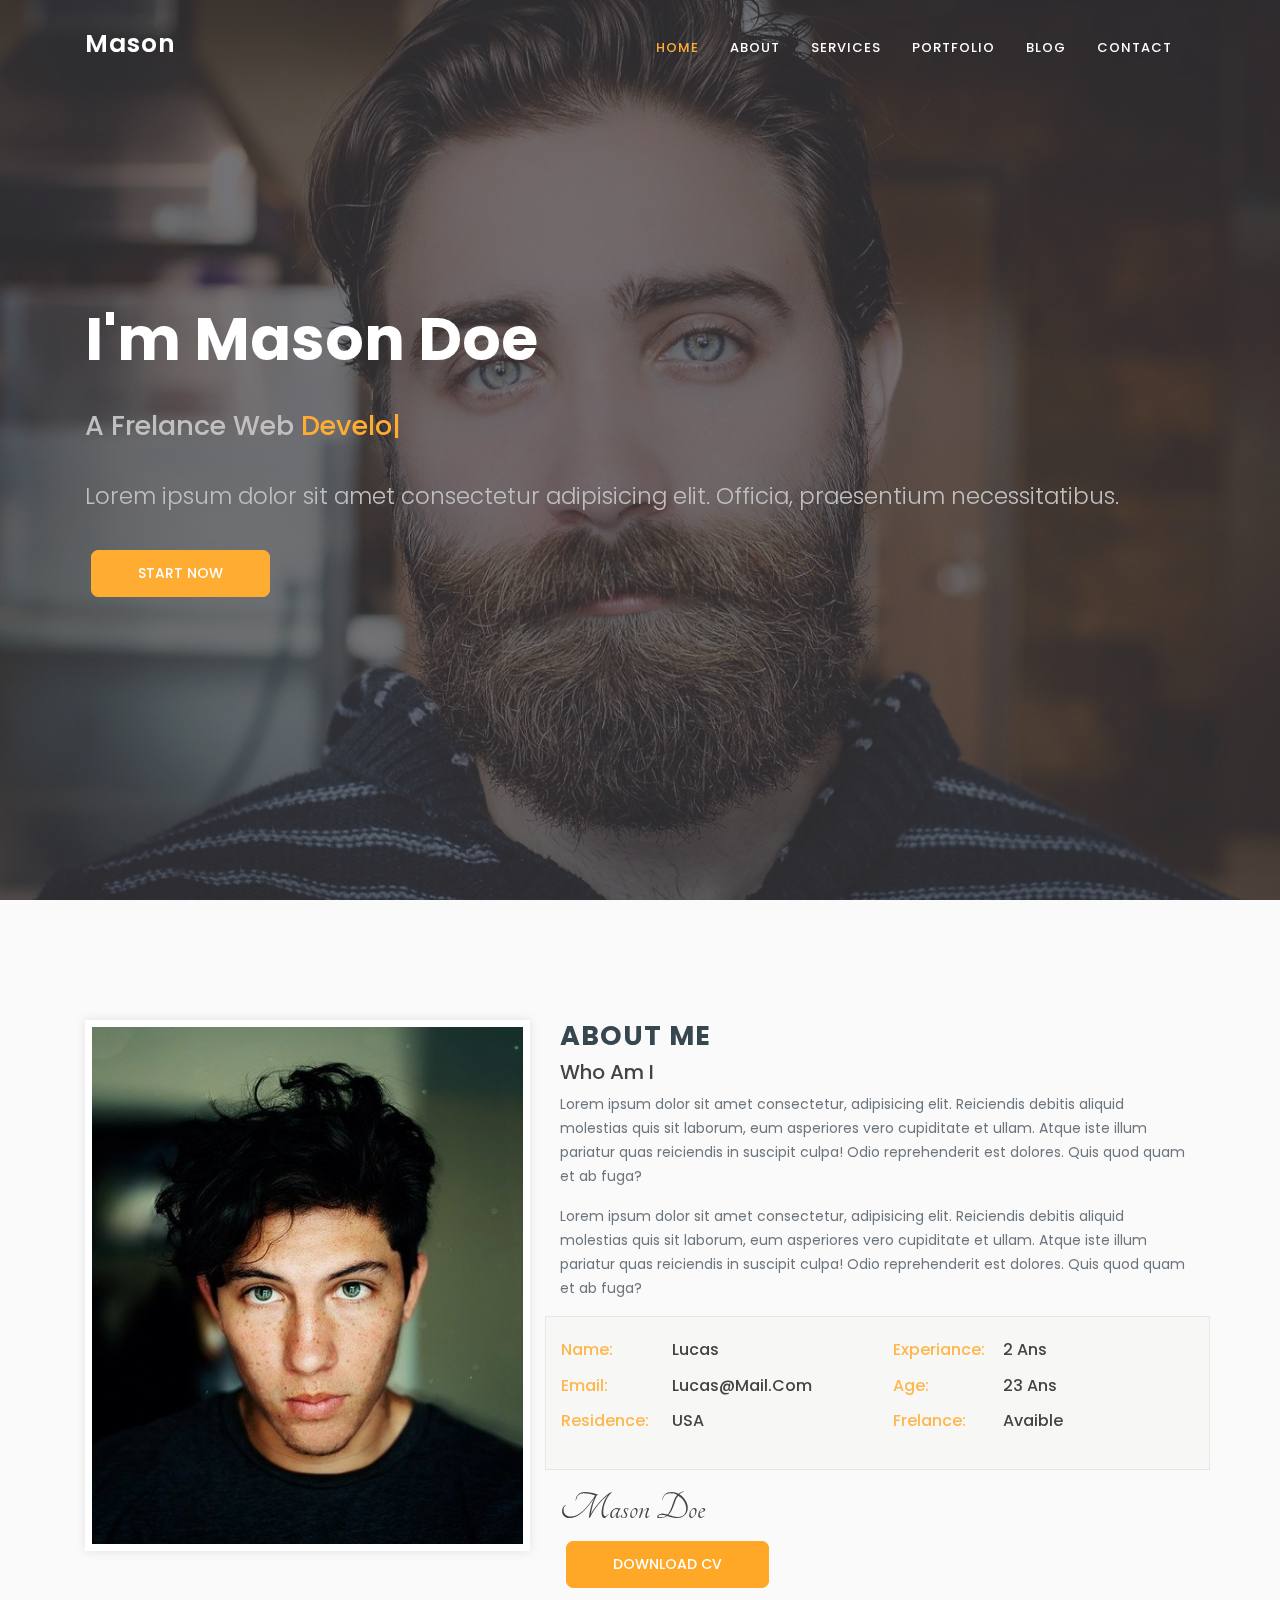
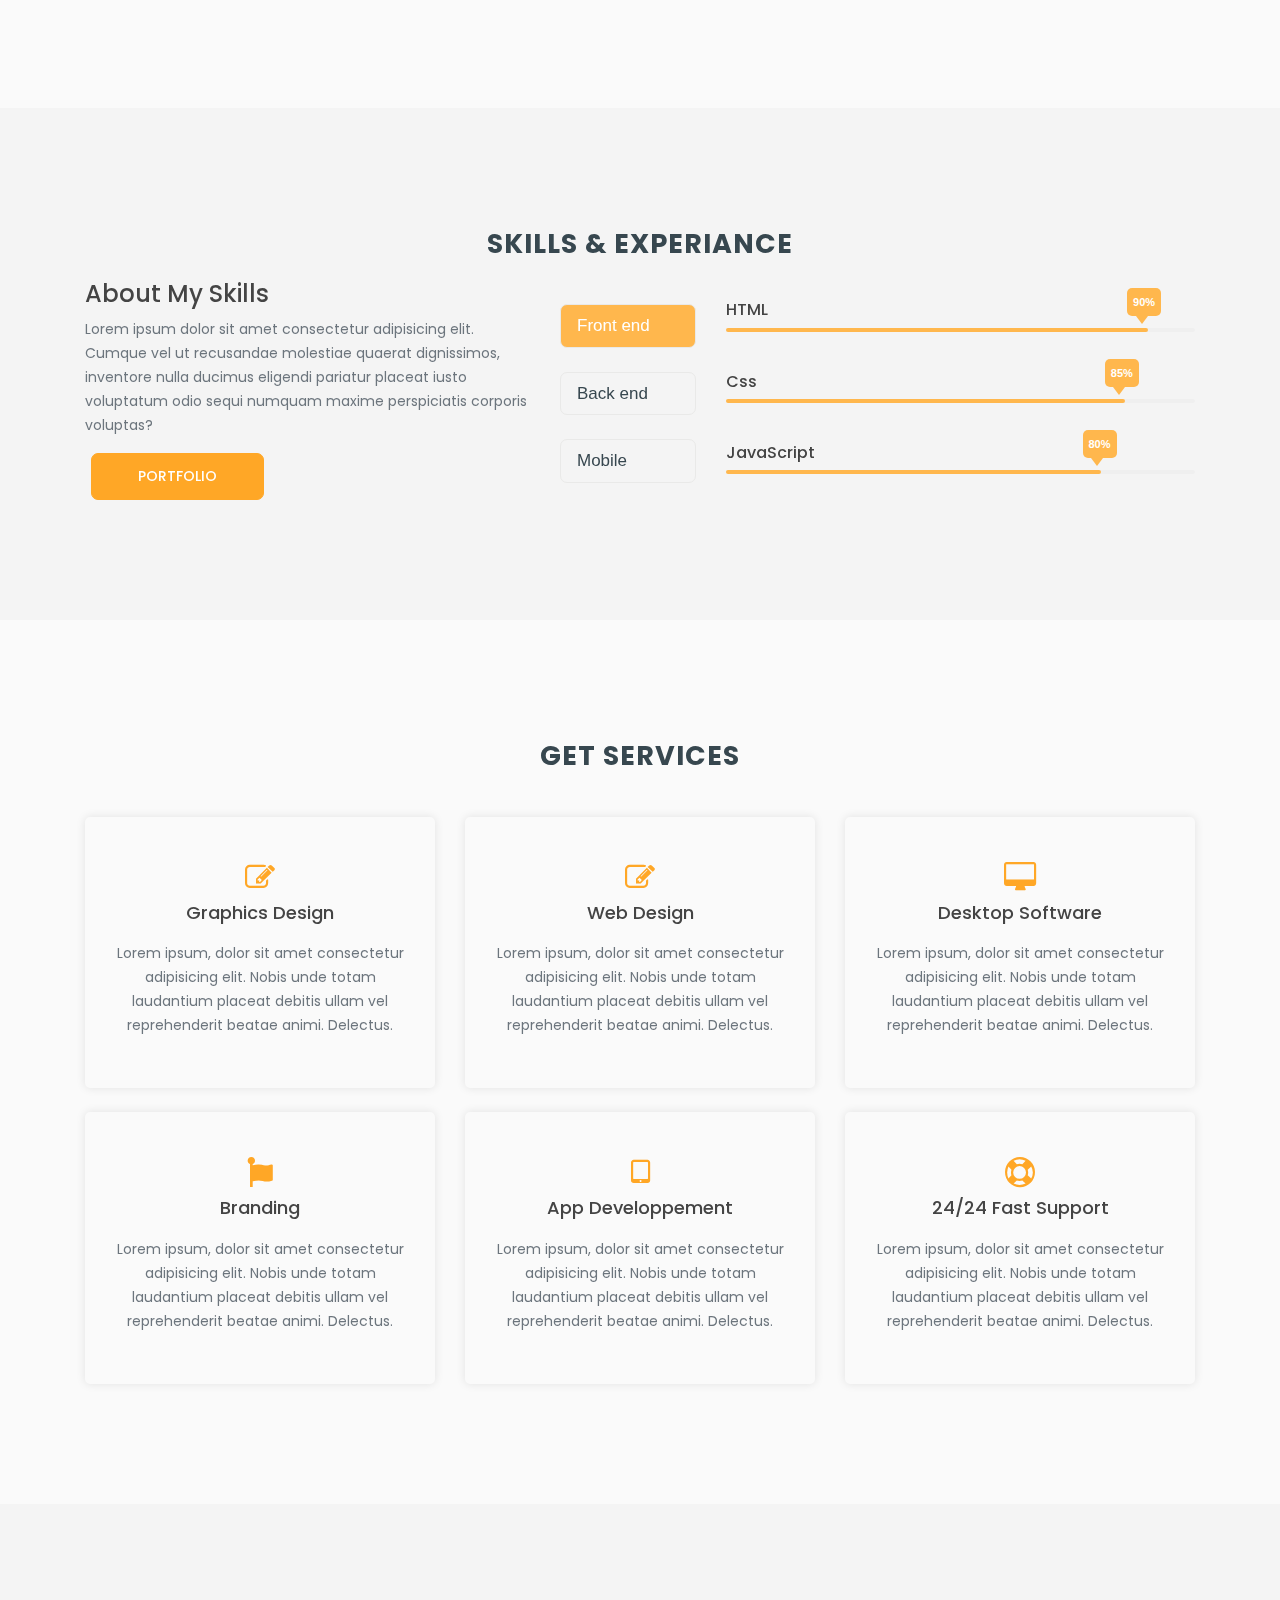
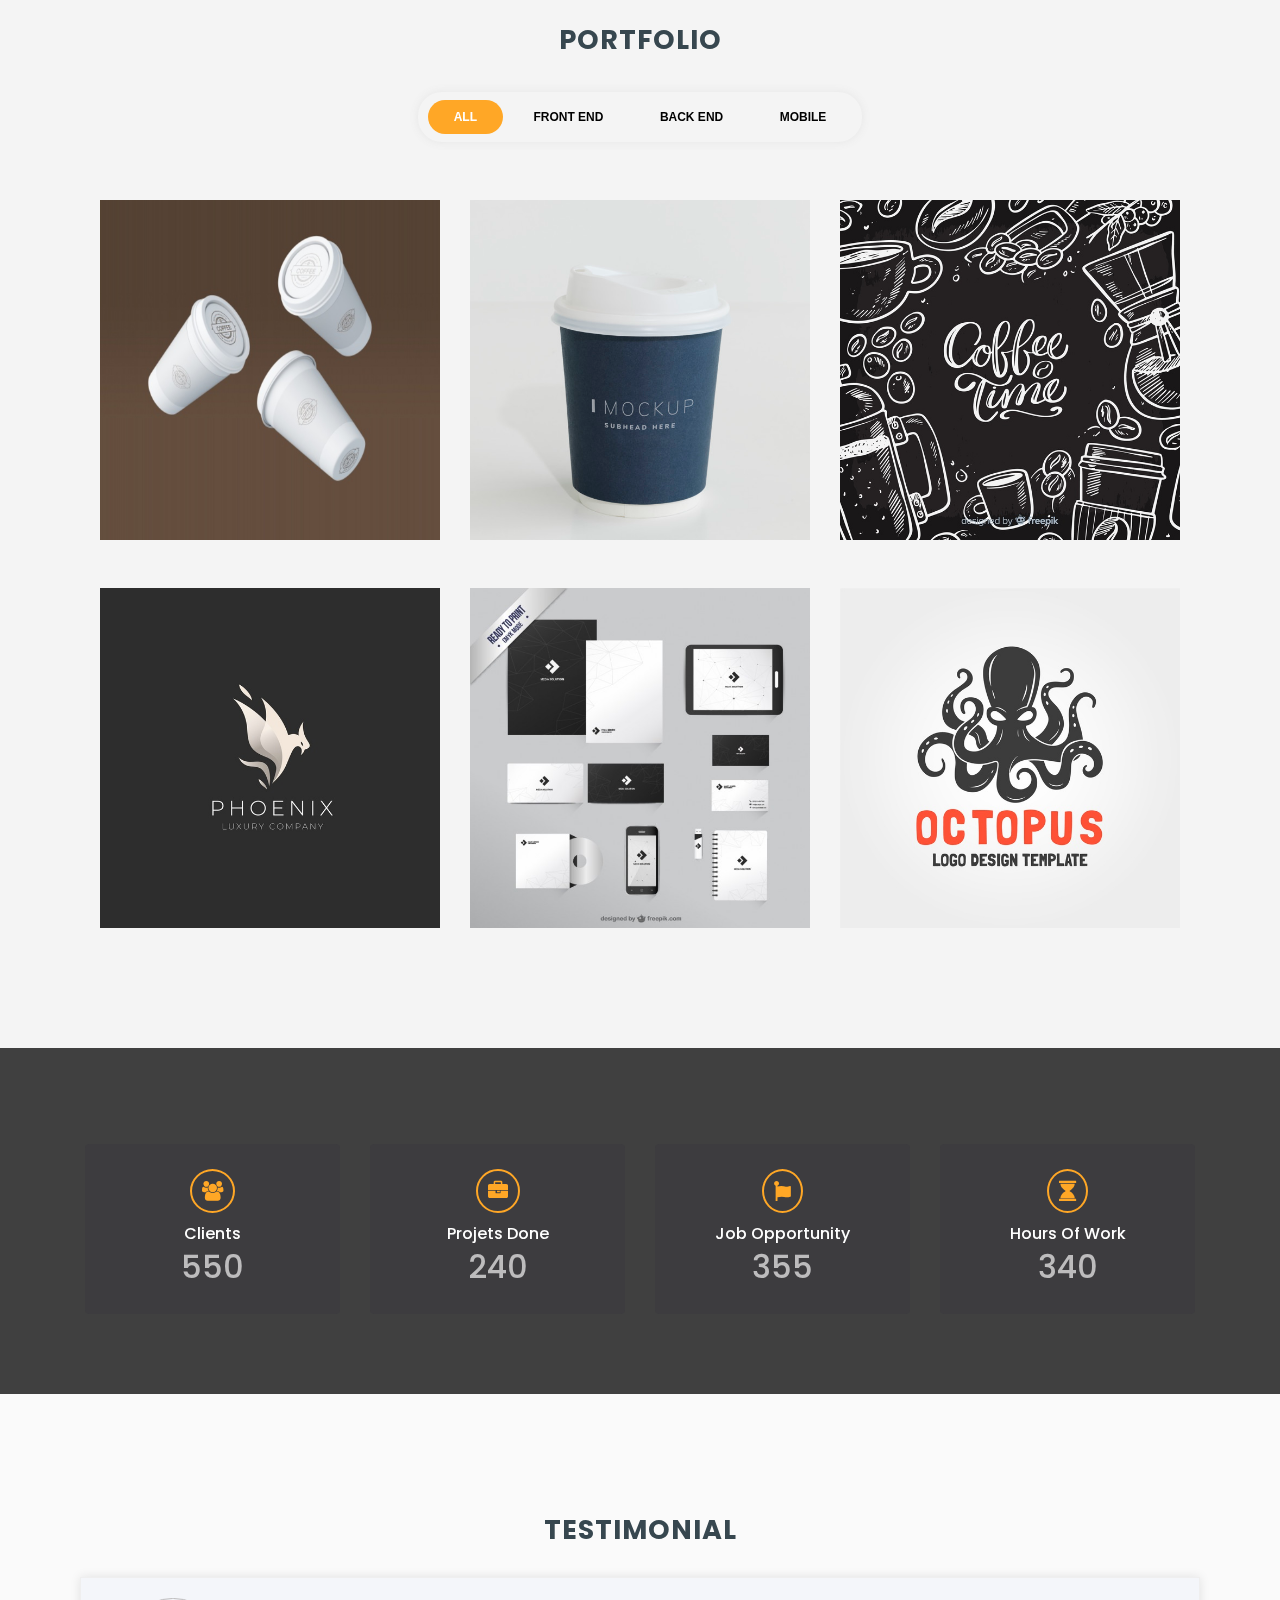
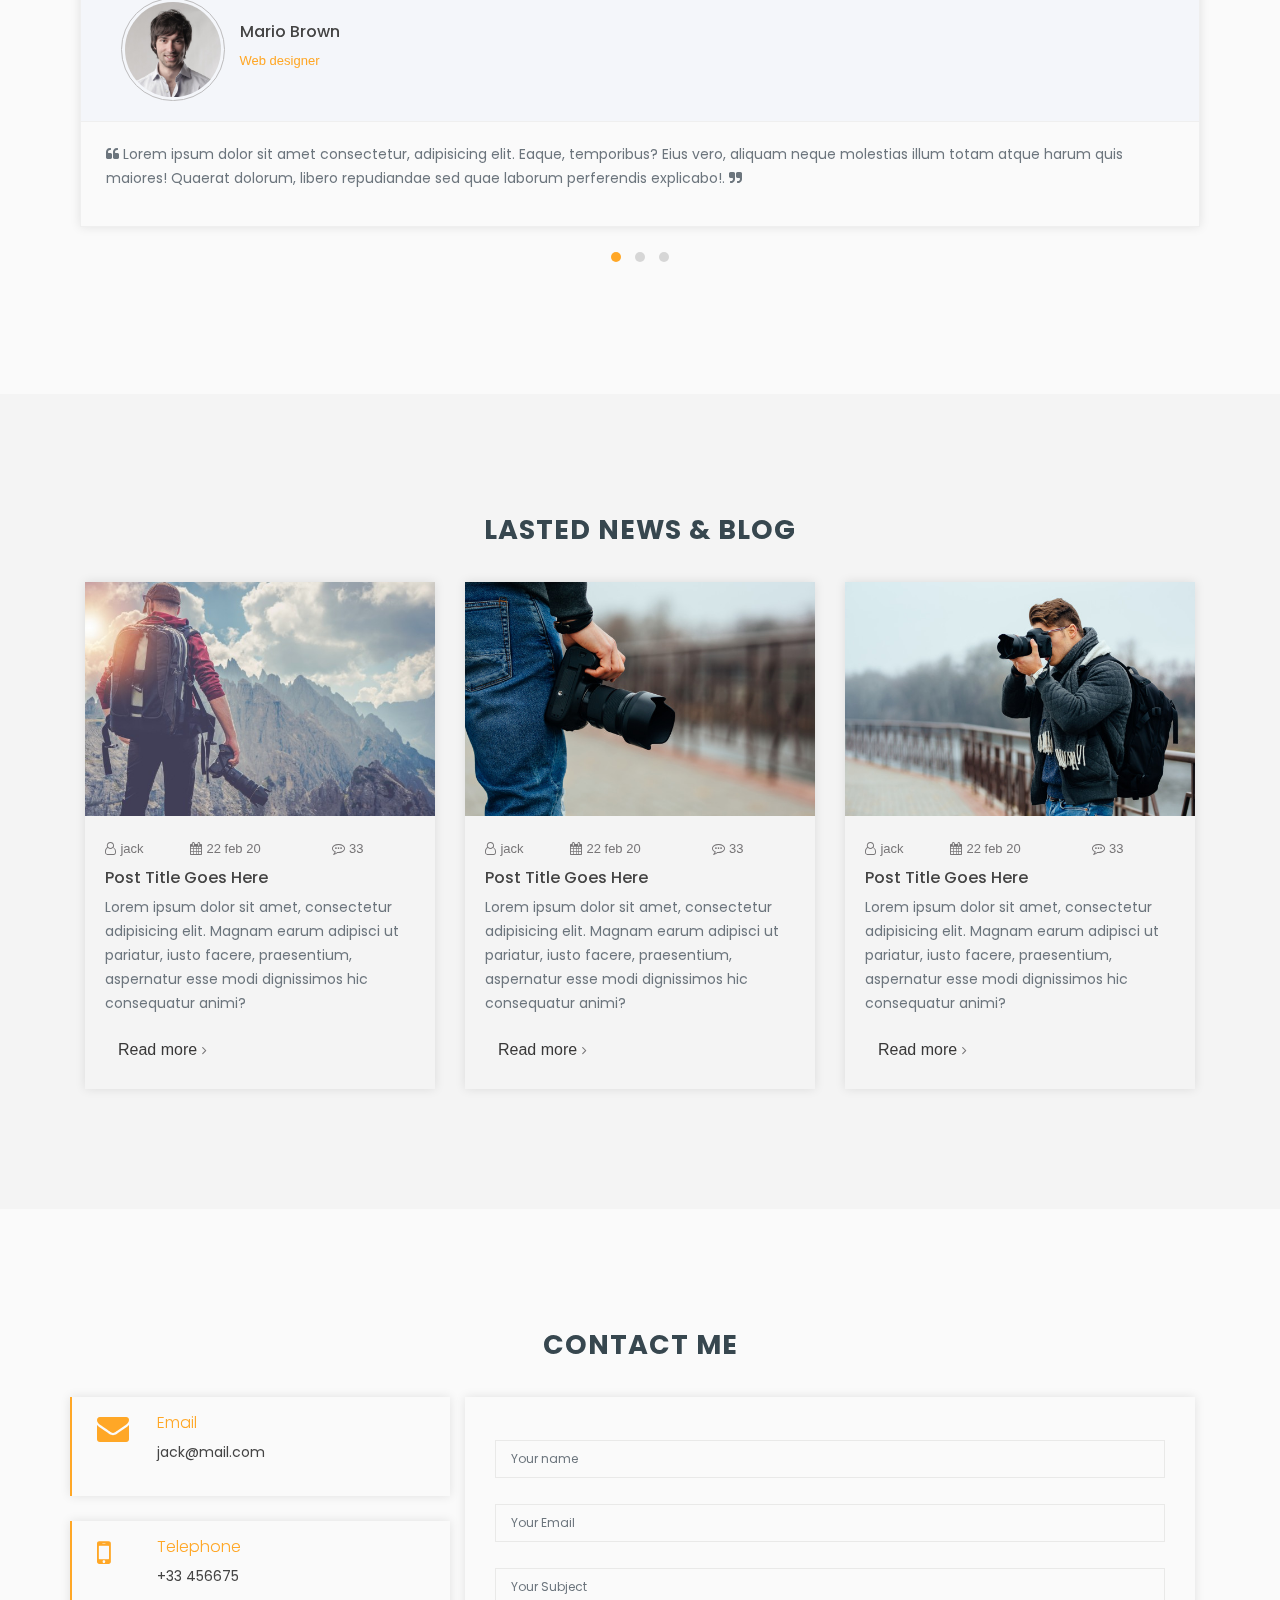
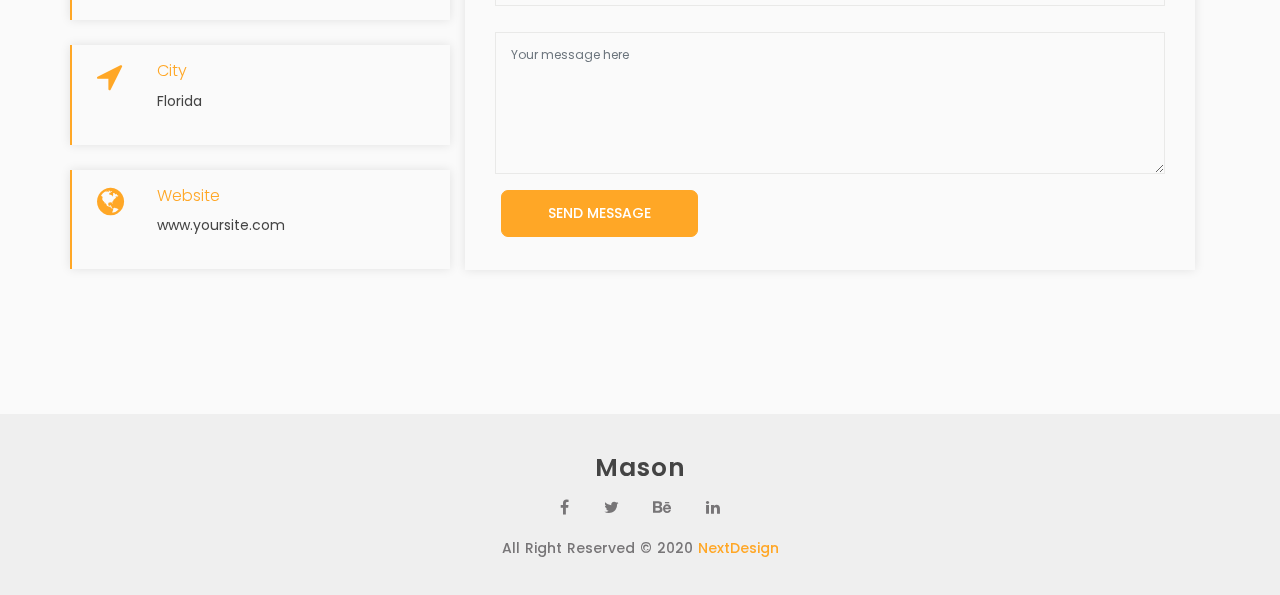
==== index.html @ b3e3b084 "Add files via upload" ====
<!DOCTYPE html>
<html lang="zxx">

<head>
    <meta charset="UTF-8">
    <meta http-equiv="X-UA-Compatible" content="IE=edge">
    <meta name="viewport" content="width=device-width, initial-scale=1.0">

    <title>Mason</title>

    <!-- basic SEO -->
    <meta name="description" content="Mason - Responsive Personal Portfolio Template">
    <meta name="keywords"
        content="Html, Css, jQuery, JavaScript, Mason,onepage ,Design, responsive, personal, Portfolio, design, creative, template">

    <!-- bootstrap -->
    <link rel="stylesheet" href="css/bootstrap.min.css">

    <!-- fav icon -->
    <link rel="shortcut icon" href="images/favicon/icon.png">

    <!-- google fonts  -->
    <link href="https://fonts.googleapis.com/css2?family=Poppins:wght@300;400;500;700;800&display=swap"
        rel="stylesheet">
    <link href="https://fonts.googleapis.com/css2?family=Tangerine&display=swap" rel="stylesheet">


    <link rel="stylesheet" href="fonts/font-awesome-4.7.0/css/font-awesome.min.css">

    <!-- oul carroussel  -->
    <link rel="stylesheet" href="css/owl.carousel.min.css">
    <link rel="stylesheet" href="css/owl.theme.default.min.css">

    <!-- responsive tab  -->
    <link rel="stylesheet" href="css/responsive-tabs.css">

    <!-- Magnific Popup core CSS file -->
    <link rel="stylesheet" href="css/magnific-popup.css">

    <!-- animate css -->
    <link rel="stylesheet" href="css/animate.min.css">

    <!-- custom cs -->
    <link rel="stylesheet" href="css/style.css">

    <!-- responsive cs -->
    <link rel="stylesheet" href="css/respomsive.css">

</head>

<body data-spy="scroll" data-target=".navbar" data-offset="50">

    <!-- preloader -->
    <div id="preloader">
        <div id="status">
            &nbsp;
        </div>
    </div>
    <!-- preloader -->

    <!-- Header -->
    <header>
        <nav class="navbar navbar-expand-md   fixed-top scrolling-navbar white-nav-top">


            <div class="container-fluid">

                <div class="navbar-brand">

                    <a href="#">Mason</a>

                    <!-- Mobile Menu Open Button -->
                    <span id="mobile-nav-open-btn" class="navbar-toggler" data-toggle="collapse"
                        data-target="#navbarTogglerDemo02" aria-controls="navbarTogglerDemo02" aria-expanded="false"
                        aria-label="Toggle navigation" role="navigation"> <i class="fa fa-bars" style="color: #ffa726;"
                            aria-hidden="true"></i></span>

                </div>


                <div class="collapse navbar-collapse" id="navbarTogglerDemo02">
                    <ul class="navbar-nav mr-auto">

                    </ul>
                    <!-- main -->

                    <ul class="navbar-nav nav-pills  pt-2">
                        <li class="nav-item">
                            <a class="nav-link text-uppercase smooth-scroll" href="#home">Home <span
                                    class="sr-only">(current)</span></a>
                        </li>
                        <li class="nav-item">
                            <a class="nav-link text-uppercase smooth-scroll" href="#about" data-offset="100">About</a>
                        </li>
                        <li class="nav-item">
                            <a class="nav-link text-uppercase smooth-scroll" href="#services"
                                data-offset="100">services</a>
                        </li>
                        <li class="nav-item">
                            <a class="nav-link text-uppercase smooth-scroll" href="#portfolio"
                                data-offset="100">Portfolio</a>
                        </li>
                        <li class="nav-item">
                            <a class="nav-link text-uppercase smooth-scroll" href="#blog" data-offset="100">Blog</a>
                        </li>
                        <li class="nav-item">
                            <a class="nav-link text-uppercase smooth-scroll" href="#contact"
                                data-offset="100">Contact</a>
                        </li>
                    </ul>
                </div>
            </div>

        </nav>
    </header>

    <!-- Header -->


    <!-- home -->
    <section id="home">

        <div class="background-img-home"></div>
        <!-- overlay -->

        <div class="overlay"></div>

        <!-- home content  -->
        <div class="container home-content">

            <div class="home-content-inner">
                <div class="home-datails">
                    <h1>I'm Mason Doe</h1>

                    <h4>a frelance web <span id="typed2"></span></h4>

                    <p>Lorem ipsum dolor sit amet consectetur adipisicing elit. Officia, praesentium necessitatibus.</p>
                </div>

                <a href="#about" class="btn btn-general btn-home smooth-scroll" title="start now" role="button">
                    Start now</a>


            </div>
        </div>

    </section>
    <!-- home end  -->

    <!-- about  -->
    <section id="about">



        <!-- about 1 -->
        <div id="about1">

            <div class="content-box-lg">

                <div class="container">

                    <div class="row">

                        <!-- about left side  -->
                        <div class="col-lg-5">
                            <div class="about-img">
                                <img src="images/about/about-img.jpg" alt="">
                            </div>

                        </div>
                        <!-- end about left side  -->

                        <!-- about right -->
                        <div class="col-lg-7">

                            <div class="horizental-heading-about">
                                <h4>about me</h4>

                                <h5>Who Am I</h5>

                                <p class="text-muted">
                                    Lorem ipsum dolor sit amet consectetur, adipisicing elit. Reiciendis debitis aliquid
                                    molestias quis sit laborum,
                                    eum asperiores vero cupiditate et ullam. Atque iste illum pariatur quas reiciendis
                                    in
                                    suscipit culpa! Odio
                                    reprehenderit est dolores. Quis quod quam et ab fuga?
                                </p>

                                <p class="text-muted">
                                    Lorem ipsum dolor sit amet consectetur, adipisicing elit. Reiciendis debitis aliquid
                                    molestias quis sit laborum,
                                    eum asperiores vero cupiditate et ullam. Atque iste illum pariatur quas reiciendis
                                    in
                                    suscipit culpa! Odio
                                    reprehenderit est dolores. Quis quod quam et ab fuga?
                                </p>
                            </div>

                            <!-- about info  -->
                            <div class="row info">

                                <div class="col-md-6">

                                    <!-- info 1 -->
                                    <div class="row column-list">

                                        <div class="col-md-4 col-4">
                                            <div class="detail">
                                                <h6>name:</h6>
                                            </div>

                                        </div>
                                        <div class="col-md-4 col-4">
                                            <div class="about-name">
                                                <h6>lucas</h6>
                                            </div>

                                        </div>


                                    </div>
                                    <!-- info 1 -->

                                    <!-- info 2 -->
                                    <div class="row column-list">

                                        <div class="col-md-4 col-4">
                                            <div class="detail">
                                                <h6>Email:</h6>
                                            </div>

                                        </div>
                                        <div class="col-md-4 col-4">
                                            <div class="about-name">
                                                <h6>lucas@mail.com</h6>
                                            </div>

                                        </div>

                                    </div>
                                    <!-- info 2 -->

                                    <!-- info 3 -->
                                    <div class="row column-list">

                                        <div class="col-md-4 col-4">
                                            <div class="detail">
                                                <h6>Residence:</h6>
                                            </div>

                                        </div>
                                        <div class="col-md-4 col-4">
                                            <div class="about-name">
                                                <h6>USA</h6>
                                            </div>

                                        </div>

                                    </div>
                                    <!-- info 3-->
                                </div>


                                <div class="col-md-6">

                                    <!-- info 1 -->
                                    <div class="row column-list">

                                        <div class="col-md-4 col-4">
                                            <div class="detail">
                                                <h6>Experiance:</h6>
                                            </div>

                                        </div>
                                        <div class="col-md-4 col-4">
                                            <div class="about-name">
                                                <h6>2 Ans</h6>
                                            </div>

                                        </div>


                                    </div>
                                    <!-- info 1 -->

                                    <!-- info 2 -->
                                    <div class="row column-list">

                                        <div class="col-md-4 col-4">
                                            <div class="detail">
                                                <h6>Age:</h6>
                                            </div>

                                        </div>
                                        <div class="col-md-4 col-4">
                                            <div class="about-name">
                                                <h6>23 Ans</h6>
                                            </div>

                                        </div>

                                    </div>
                                    <!-- info 2 -->

                                    <!-- info 3 -->
                                    <div class="row column-list">

                                        <div class="col-md-4 col-4">
                                            <div class="detail">
                                                <h6>Frelance:</h6>
                                            </div>

                                        </div>
                                        <div class="col-md-4 col-4">
                                            <div class="about-name">
                                                <h6>Avaible</h6>
                                            </div>

                                        </div>

                                    </div>
                                    <!-- info 3-->
                                </div>
                            </div>

                            <!-- about info  -->
                            <div class="name">

                                <h4>Mason doe</h4>

                                <a href="#" class="btn btn-general btn-home" title="download cv" role="button">
                                    download cv</a>
                            </div>

                        </div>
                        <!-- end about right -->

                    </div>

                </div>
            </div>

        </div>
        <!-- end about 1 -->

        <!-- about 2  -->
        <div id="about2">

            <div class="content-box-lg">

                <div class="container">

                    <div class="row">

                        <div class="col-md-12">

                            <div class="horizental-heading">

                                <h4>Skills & experiance</h4>
                            </div>

                        </div>

                    </div>

                    <div class="row">
                        <div class="col-lg-5">

                            <div class="skills">

                                <h4>about my skills</h4>
                                <p class="text-muted">
                                    Lorem ipsum dolor sit amet consectetur adipisicing elit. Cumque vel ut
                                    recusandae molestiae
                                    quaerat dignissimos, inventore nulla ducimus eligendi pariatur placeat iusto
                                    voluptatum
                                    odio sequi numquam maxime perspiciatis corporis voluptas?
                                </p>
                                <a href="#portfolio" class="btn btn-general btn-home smooth-scroll" title="Portfolio" role="button">
                                    Portfolio</a>
                            </div>

                        </div>

                        <div class="col-lg-7">

                            <div class="row skills-button">

                                <div class="col-md-3">



                                    <div class="nav flex-column nav-pills" id="v-pills-tab" role="tablist"
                                        aria-orientation="vertical">
                                        <a class="nav-link active" id="v-pills-home-tab" data-toggle="pill"
                                            href="#v-pills-home" role="tab" aria-controls="v-pills-home"
                                            aria-selected="true">Front end</a>
                                        <a class="nav-link" id="v-pills-profile-tab" data-toggle="pill"
                                            href="#v-pills-profile" role="tab" aria-controls="v-pills-profile"
                                            aria-selected="false">Back end</a>
                                        <a class="nav-link" id="v-pills-messages-tab" data-toggle="pill"
                                            href="#v-pills-messages" role="tab" aria-controls="v-pills-messages"
                                            aria-selected="false">Mobile</a>
                                    </div>


                                </div>

                                <div class="col-md-9">
                                    <div class="tab-content" id="v-pills-tabContent">
                                        <div class="tab-pane fade show active" id="v-pills-home" role="tabpanel"
                                            aria-labelledby="v-pills-home-tab">

                                            <div class="skills-progress">

                                                <!-- skill 1 -->
                                                <div class="skill">

                                                    <h4>HTML</h4>

                                                    <div class="progress">
                                                        <div class="progress-bar" role="progressbar" style="width: 90%;"
                                                            aria-valuenow="90" aria-valuemin="0" aria-valuemax="100">
                                                            <span>90%</span>
                                                        </div>
                                                    </div>

                                                </div>

                                                <!-- skill 2 -->
                                                <div class="skill">

                                                    <h4>css</h4>
                                                    <div class="progress">
                                                        <div class="progress-bar" role="progressbar" style="width: 85%;"
                                                            aria-valuenow="85" aria-valuemin="0" aria-valuemax="100">
                                                            <span>85%</span>
                                                        </div>
                                                    </div>


                                                </div>

                                                <!-- skill 3 -->
                                                <div class="skill">

                                                    <h4>JavaScript</h4>
                                                    <div class="progress">
                                                        <div class="progress-bar" role="progressbar" style="width: 80%;"
                                                            aria-valuenow="80" aria-valuemin="0" aria-valuemax="100">
                                                            <span>80%</span>
                                                        </div>
                                                    </div>


                                                </div>

                                            </div>

                                        </div>
                                        <div class="tab-pane fade" id="v-pills-profile" role="tabpanel"
                                            aria-labelledby="v-pills-profile-tab">

                                            <div class="skills-progress">

                                                <!-- skill 1 -->
                                                <div class="skill">

                                                    <h4>Java</h4>
                                                    <div class="progress">
                                                        <div class="progress-bar" role="progressbar" style="width: 75%;"
                                                            aria-valuenow="75" aria-valuemin="0" aria-valuemax="100">
                                                            <span>75%</span>
                                                        </div>
                                                    </div>


                                                </div>
                                                <!-- skill 2 -->
                                                <div class="skill">

                                                    <h4>php</h4>
                                                    <div class="progress">
                                                        <div class="progress-bar" role="progressbar" style="width: 80%;"
                                                            aria-valuenow="80" aria-valuemin="0" aria-valuemax="100">
                                                            <span>80%</span>
                                                        </div>
                                                    </div>


                                                </div>
                                                <!-- skill 3 -->
                                                <div class="skill">

                                                    <h4>laravel</h4>
                                                    <div class="progress">
                                                        <div class="progress-bar" role="progressbar" style="width: 89%;"
                                                            aria-valuenow="89" aria-valuemin="0" aria-valuemax="100">
                                                            <span>89%</span>
                                                        </div>
                                                    </div>


                                                </div>
                                            </div>


                                        </div>
                                        <div class="tab-pane fade" id="v-pills-messages" role="tabpanel"
                                            aria-labelledby="v-pills-messages-tab">
                                            <div class="skills-progress">

                                                <!-- skill 1 -->
                                                <div class="skill">

                                                    <h4>Xamarin</h4>
                                                    <div class="progress">
                                                        <div class="progress-bar" role="progressbar" style="width: 89%;"
                                                            aria-valuenow="89" aria-valuemin="0" aria-valuemax="100">
                                                            <span>89%</span>
                                                        </div>
                                                    </div>


                                                </div>

                                                <!-- skill 2 -->
                                                <div class="skill">

                                                    <h4>android</h4>
                                                    <div class="progress">
                                                        <div class="progress-bar" role="progressbar" style="width: 89%;"
                                                            aria-valuenow="89" aria-valuemin="0" aria-valuemax="100">
                                                            <span>89%</span>
                                                        </div>
                                                    </div>


                                                </div>
                                                <!-- skill 3 -->
                                                <div class="skill">

                                                    <h4>ios</h4>
                                                    <div class="progress">
                                                        <div class="progress-bar" role="progressbar" style="width: 89%;"
                                                            aria-valuenow="89" aria-valuemin="0" aria-valuemax="100">
                                                            <span>89%</span>
                                                        </div>
                                                    </div>


                                                </div>

                                            </div>

                                        </div>

                                    </div>
                                </div>
                            </div>

                        </div>




                    </div>


                </div>

            </div>

            <!-- end about 2  -->
        </div>


    </section>
    <!-- about  -->


    <!-- service -->

    <section id="services">

        <div class="content-box-lg">

            <div class="container">

                <div class="row">
                    <div class="col-md-12 text-center ">

                        <div class="horizental-heading">

                            <h4>get services</h4>
                        </div>

                    </div>
                </div>

                <!-- services row 1 -->
                <div class="row">

                    <!-- service 1 -->
                    <div class="col-lg-4 col-md-6 mt-4">

                        <div class="service">

                            <div class="service-item text-center">

                                <i class="fa fa-pencil-square-o"></i>

                                <h5>Graphics design</h5>

                                <p class="text-muted">Lorem ipsum, dolor sit amet consectetur adipisicing elit. Nobis
                                    unde totam laudantium
                                    placeat debitis ullam vel reprehenderit beatae animi. Delectus.</p>

                            </div>

                        </div>

                    </div>
                    <!-- service 1 -->

                    <!-- service 2 -->
                    <div class="col-lg-4 col-md-6 mt-4">

                        <div class="service">

                            <div class="service-item text-center">

                                <i class="fa fa-pencil-square-o"></i>
                                <h5>Web Design</h5>

                                <p class="text-muted">Lorem ipsum, dolor sit amet consectetur adipisicing elit. Nobis
                                    unde totam laudantium
                                    placeat debitis ullam vel reprehenderit beatae animi. Delectus.</p>

                            </div>

                        </div>

                    </div>
                    <!-- service 2 -->

                    <!-- service 3 -->
                    <div class="col-lg-4 col-md-6 mt-4">

                        <div class="service">

                            <div class="service-item text-center">

                                <i class="fa fa-desktop"></i>
                                <h5>Desktop Software</h5>

                                <p class="text-muted">Lorem ipsum, dolor sit amet consectetur adipisicing elit. Nobis
                                    unde totam laudantium
                                    placeat debitis ullam vel reprehenderit beatae animi. Delectus.</p>

                            </div>

                        </div>

                    </div>
                    <!-- service 3 -->

                    <!-- services row 1 -->

                    <!-- services row 2 -->

                    <!-- service 1 -->
                    <div class="col-lg-4 col-md-6 mt-4">

                        <div class="service">

                            <div class="service-item text-center">

                                <i class="fa fa-font-awesome"></i>
                                <h5>Branding</h5>

                                <p class="text-muted">Lorem ipsum, dolor sit amet consectetur adipisicing elit. Nobis
                                    unde totam laudantium
                                    placeat debitis ullam vel reprehenderit beatae animi. Delectus.</p>

                            </div>

                        </div>

                    </div>
                    <!-- service 1 -->

                    <!-- service 2 -->
                    <div class="col-lg-4 col-md-6 mt-4">

                        <div class="service">

                            <div class="service-item text-center">

                                <i class="fa fa-tablet"></i>
                                <h5>App developpement</h5>

                                <p class="text-muted">Lorem ipsum, dolor sit amet consectetur adipisicing elit. Nobis
                                    unde totam laudantium
                                    placeat debitis ullam vel reprehenderit beatae animi. Delectus.</p>

                            </div>

                        </div>

                    </div>
                    <!-- service 2 -->

                    <!-- service 3 -->
                    <div class="col-lg-4 col-md-6 mt-4">

                        <div class="service">

                            <div class="service-item text-center">

                                <i class="fa fa-life-ring"></i>
                                <h5>24/24 Fast Support</h5>

                                <p class="text-muted">Lorem ipsum, dolor sit amet consectetur adipisicing elit. Nobis
                                    unde totam laudantium
                                    placeat debitis ullam vel reprehenderit beatae animi. Delectus.</p>

                            </div>

                        </div>

                    </div>
                    <!-- service 3 -->

                    <!-- services row 2 -->

                </div>

            </div>


        </div>
    </section>
    <!-- service end -->

    <!-- Portfolio -->

    <section id="portfolio">
        <div class="content-box-lg">

            <div class="container">

                <div class="row">
                    <div class="col-md-12 text-center ">

                        <div class="horizental-heading">

                            <h4>Portfolio</h4>
                        </div>

                    </div>
                </div>

                <div class="row mt-3">
                    <div class="col-md-12" style="display:  flex;align-items: center; justify-content: center;">

                        <!-- potrfolio item filters -->
                        <div id="isotope-filters" class="  fadaIn text text-center" data--delay="1s">

                            <button class="btn active" data-filter="*"><span>all</span></button>
                            <button class="btn" data-filter=".frontend"><span>front end</span></button>
                            <button class="btn" data-filter=".backend"><span>back end</span></button>
                            <button class="btn" data-filter=".mobile"><span>mobile</span></button>

                        </div>
                    </div>

                </div>

                <div id="portfolio-wrapper">

                    <div class="container">

                        <div class="row">

                            <div id="isotope-container" style=" display: flex; flex-basis: 100%;
                            flex-wrap: wrap">



                                <div class="col-lg-4 mt-5 frontend">

                                    <!-- portfolio item 1 -->
                                    <div class="portfolio-box">
                                        <a href="images/portfolio/portfolio1.jpg" title="add description">
                                            <img src="images/portfolio/portfolio1.jpg" class="img-fluid"
                                                alt="portfolio">
                                            <div class="portfolio-overlay">
                                                <div class="portfolio-details text-center">

                                                    <!-- project title  -->
                                                    <h2>Your project title</h2>

                                                    <!-- items descriptions -->
                                                    <p>Front end</p>
                                                </div>
                                            </div>
                                        </a>
                                    </div>

                                </div>

                                <div class="col-lg-4 mt-5 frontend">

                                    <!-- portfolio item 2 -->
                                    <div class="portfolio-box">
                                        <a href="images/portfolio/portfolio2.jpg" title="add description">
                                            <img src="images/portfolio/portfolio2.jpg" class="img-fluid"
                                                alt="portfolio">
                                            <div class="portfolio-overlay">
                                                <div class="portfolio-details text-center">

                                                    <!-- project title  -->
                                                    <h2>Your project title</h2>

                                                    <!-- items descriptions -->
                                                    <p>Front end</p>
                                                </div>
                                            </div>
                                        </a>
                                    </div>

                                </div>

                                <div class="col-lg-4 mt-5 backend">

                                    <!-- portfolio item 3 -->
                                    <div class="portfolio-box">
                                        <a href="images/portfolio/portfolio3.jpg" title="add description">
                                            <img src="images/portfolio/portfolio3.jpg" class="img-fluid"
                                                alt="portfolio">
                                            <div class="portfolio-overlay">
                                                <div class="portfolio-details text-center">

                                                    <!-- project title  -->
                                                    <h2>Your project title</h2>

                                                    <!-- items descriptions -->
                                                    <p>Back end</p>
                                                </div>
                                            </div>
                                        </a>
                                    </div>

                                </div>

                                <div class="col-lg-4 mt-5 backend">

                                    <!-- portfolio item 3 -->
                                    <div class="portfolio-box">
                                        <a href="images/portfolio/portfolio4.jpg" title="add description">
                                            <img src="images/portfolio/portfolio4.jpg" class="img-fluid"
                                                alt="portfolio">
                                            <div class="portfolio-overlay">
                                                <div class="portfolio-details text-center">

                                                    <!-- project title  -->
                                                    <h2>Your project title</h2>

                                                    <!-- items descriptions -->
                                                    <p>Back end</p>
                                                </div>
                                            </div>
                                        </a>
                                    </div>

                                </div>


                                <div class="col-lg-4 mt-5 mobile">

                                    <!-- portfolio item 3 -->
                                    <div class="portfolio-box">
                                        <a href="images/portfolio/portfolio5.jpg" title="add description">
                                            <img src="images/portfolio/portfolio5.jpg" class="img-fluid"
                                                alt="portfolio">
                                            <div class="portfolio-overlay">
                                                <div class="portfolio-details text-center">

                                                    <!-- project title  -->
                                                    <h2>Your project title</h2>

                                                    <!-- items descriptions -->
                                                    <p>Mobile</p>
                                                </div>
                                            </div>
                                        </a>
                                    </div>

                                </div>


                                <div class="col-lg-4 mt-5 mobile">

                                    <!-- portfolio item 3 -->
                                    <div class="portfolio-box">
                                        <a href="images/portfolio/portfolio6.jpg" title="add description">
                                            <img src="images/portfolio/portfolio6.jpg" class="img-fluid"
                                                alt="portfolio">
                                            <div class="portfolio-overlay">
                                                <div class="portfolio-details text-center">

                                                    <!-- project title  -->
                                                    <h2>Your project title</h2>

                                                    <!-- items descriptions -->
                                                    <p>Mobile</p>
                                                </div>
                                            </div>
                                        </a>
                                    </div>

                                </div>


                            </div>

                        </div>

                    </div>

                </div>



            </div>

        </div>
    </section>
    <!-- Portfolio end -->

    <!-- stats  -->
    <section id="stats">

        <div class="content-box-lg">

            <div class="container">


                <!-- stats  -->
                <div class="row">


                    <div class="col-lg-3 col-12 mt-3">

                        <!-- Stats item 1 -->
                        <div class="counts-item text-center">
                            <i class="fa fa-users"></i>
                            <h5>Clients</h5>

                            <h2 class="counter">550</h2>

                        </div>
                    </div>

                    <div class="col-lg-3 col-12 mt-3">

                        <!-- Stats item 2 -->
                        <div class="counts-item text-center">
                            <i class="fa fa-briefcase"></i>
                            <h5>Projets done</h5>

                            <h2 class="counter">240</h2>

                        </div>
                    </div>

                    <div class="col-lg-3 col-12 mt-3">

                        <!-- Stats item 3 -->
                        <div class="counts-item text-center">
                            <i class="fa fa-font-awesome"></i>
                            <h5>job opportunity</h5>

                            <h2 class="counter">355</h2>

                        </div>
                    </div>

                    <div class="col-lg-3 col-12 mt-3">

                        <!-- Stats item 4 -->
                        <div class="counts-item text-center">
                            <i class="fa fa-hourglass"></i>
                            <h5>Hours Of work</h5>

                            <h2 class="counter">340</h2>

                        </div>
                    </div>

                </div>

            </div>

        </div>

    </section>
    <!-- stats end  -->

    <section id="testimonial">

        <div class="content-box-lg">

            <div class="container">

                <div class="row">
                    <div class="col-md-12 text-center ">

                        <div class="horizental-heading">

                            <h4>testimonial</h4>

                        </div>

                    </div>
                </div>

                <div class="row">

                    <div id="textimonial-slider" class="owl-carousel owl-theme">

                        <!-- testimonial 1 -->
                        <div class="testimonial">

                            <div class="row">

                                <div class="col-lg-12">

                                    <div class="row testimonial-header" >

                                        <div class="col-lg-6 col-md-6 col-sm-6 col-12">

                                            <div class="row">
                                                <div class="col-lg-3 col-md-4 col-sm-6 col-5">
                                                    <img src="images/testimonial/client-1.jpg" alt="">
                                                </div>

                                               
                                                <div class="col-lg-6 col-md-6 col-sm-6 col-6 name">
                                                    <h6>mario brown</h6>
                                                    <span>Web designer</span>
                                                </div>
                                            </div>


                                        </div>
                                    </div>

                                    <div class="comm-text">

                                        <p class="text-muted"> <i class="fa fa-quote-left" aria-hidden="true"></i> Lorem
                                            ipsum dolor sit amet consectetur, adipisicing elit. Eaque, temporibus?
                                            Eius vero,
                                            aliquam neque molestias illum totam atque harum quis maiores! Quaerat
                                            dolorum,
                                            libero
                                            repudiandae sed quae laborum perferendis explicabo!. <i
                                                class="fa fa-quote-right" aria-hidden="true"></i></p>
                                    </div>

                                </div>

                            </div>

                        </div>

                        <!-- testimonial 2 -->
                        <div class="testimonial">

                            <div class="row">

                                <div class="col-lg-12">

                                    <div class="row testimonial-header">

                                        <div class="col-lg-6 col-md-6 col-sm-6">

                                            <div class="row">
                                                <div class="col-lg-3 col-md-4 col-sm-6 col-5">
                                                    <img src="images/testimonial/client-2.jpg" alt="">
                                                </div>

                                                <div class="col-lg-6 col-md-6 col-sm-6 col-6 name">
                                                    <h6>William james</h6>
                                                    <span>backend developer</span>
                                                </div>
                                            </div>


                                        </div>

                                    </div>

                                    <div class="comm-text">

                                        <p class="text-muted"> <i class="fa fa-quote-left" aria-hidden="true"></i> Lorem
                                            ipsum dolor sit amet consectetur, adipisicing elit. Eaque, temporibus?
                                            Eius vero,
                                            aliquam neque molestias illum totam atque harum quis maiores! Quaerat
                                            dolorum,
                                            libero
                                            repudiandae sed quae laborum perferendis explicabo!. <i
                                                class="fa fa-quote-right" aria-hidden="true"></i></p>
                                    </div>

                                </div>

                            </div>

                        </div>

                        <!-- testimonial 3 -->
                        <div class="testimonial">

                            <div class="row">

                                <div class="col-lg-12">

                                    <div class="row testimonial-header">

                                        <div class="col-lg-6 col-md-6 col-sm-6">

                                            <div class="row">
                                                <div class="col-lg-3 col-md-4 col-sm-6 col-5">
                                                    <img src="images/testimonial/client-3.jpg" alt="">
                                                </div>

                                                <div class="col-lg-6 col-md-6 sol-sm-6 col-6 name">
                                                    <h6>andria smith</h6>
                                                    <span>Web developer</span>
                                                </div>
                                            </div>


                                        </div>

                                    </div>

                                    <div class="comm-text">

                                        <p class="text-muted"> <i class="fa fa-quote-left" aria-hidden="true"></i> Lorem
                                            ipsum dolor sit amet consectetur, adipisicing elit. Eaque, temporibus?
                                            Eius vero,
                                            aliquam neque molestias illum totam atque harum quis maiores! Quaerat
                                            dolorum,
                                            libero
                                            repudiandae sed quae laborum perferendis explicabo!. <i
                                                class="fa fa-quote-right" aria-hidden="true"></i></p>
                                    </div>

                                </div>

                            </div>

                        </div>

                    </div>

                </div>

            </div>

        </div>


    </section>
    <!-- testimonial end  -->
    <section id="blog">

        <div class="content-box-lg">

            <div class="container">

                <div class="row">

                    <div class="col-md-12 text-center ">

                        <div class="horizental-heading">

                            <h4>lasted news & blog</h4>
                        </div>

                    </div>
                </div>

                <div class="row mt-3">

                    <div class="col-lg-4">

                        <!-- blog 1 -->
                        <div class="blog-post">

                            <div class="blog-head">

                                <img src="images/blog/bg-blog-1.jpg" class="img-fluid" alt="postimage">

                            </div>

                            <div class="blog-details">

                                <div class="row blog-info">

                                    <div class="col-lg-3 col-md-3 col-3">
                                        <i class="fa fa-user-o"></i> <span>jack</span>
                                    </div>

                                    <div class="col-lg-5 col-md-4 col-4">
                                        <i class="fa fa-calendar"></i> <span>22 feb 20</span>
                                    </div>

                                    <div class="col-lg-3 col-md-3 col-3">
                                        <i class="fa fa-commenting-o"></i> <span>33</span>
                                    </div>

                                </div>

                                <h4>Post title goes here</h4>
                                <p class="text-muted">
                                    Lorem ipsum dolor sit amet, consectetur adipisicing elit.
                                    Magnam earum adipisci ut pariatur,
                                    iusto facere, praesentium, aspernatur esse modi dignissimos
                                    hic consequatur animi?
                                </p>

                                <a href="#" class="btn">Read more <i class="fa fa-angle-right"
                                        aria-hidden="true"></i></a>


                            </div>

                        </div>


                    </div>

                    <div class="col-lg-4">

                        <!-- blog 2 -->
                        <div class="blog-post">

                            <div class="blog-head">

                                <img src="images/blog/bg-blog-2.jpg" class="img-fluid" alt="postimage">

                            </div>

                            <div class="blog-details">

                                <div class="row blog-info">

                                    <div class="col-lg-3 col-md-3 col-3">
                                        <i class="fa fa-user-o"></i> <span>jack</span>
                                    </div>

                                    <div class="col-lg-5 col-md-4 col-4">
                                        <i class="fa fa-calendar"></i> <span>22 feb 20</span>
                                    </div>

                                    <div class="col-lg-3 col-md-3 col-3">
                                        <i class="fa fa-commenting-o"></i> <span>33</span>
                                    </div>

                                </div>

                                <h4>Post title goes here</h4>
                                <p class="text-muted">
                                    Lorem ipsum dolor sit amet, consectetur adipisicing elit.
                                    Magnam earum adipisci ut pariatur,
                                    iusto facere, praesentium, aspernatur esse modi dignissimos
                                    hic consequatur animi?
                                </p>

                                <a href="#" class="btn">Read more <i class="fa fa-angle-right"
                                        aria-hidden="true"></i></a>


                            </div>

                        </div>


                    </div>

                    <div class="col-lg-4">

                        <!-- blog 3 -->
                        <div class="blog-post">

                            <div class="blog-head">

                                <img src="images/blog/bg-blog-3.jpg" class="img-fluid" alt="postimage">

                            </div>

                            <div class="blog-details">

                                <div class="row blog-info">

                                    <div class="col-lg-3 col-md-3 col-3">
                                        <i class="fa fa-user-o"></i> <span>jack</span>
                                    </div>

                                    <div class="col-lg-5 col-md-4 col-4">
                                        <i class="fa fa-calendar"></i> <span>22 feb 20</span>
                                    </div>

                                    <div class="col-lg-3 col-md-3 col-3">
                                        <i class="fa fa-commenting-o"></i> <span>33</span>
                                    </div>

                                </div>

                                <h4>Post title goes here</h4>
                                <p class="text-muted">
                                    Lorem ipsum dolor sit amet, consectetur adipisicing elit.
                                    Magnam earum adipisci ut pariatur,
                                    iusto facere, praesentium, aspernatur esse modi dignissimos
                                    hic consequatur animi?
                                </p>

                                <a href="#" class="btn">Read more <i class="fa fa-angle-right"
                                        aria-hidden="true"></i></a>


                            </div>

                        </div>


                    </div>


                </div>

            </div>
        </div>



    </section>
    <!-- blog end  -->
    <!-- contact  -->
    <section id="contact">

        <div class="content-box-lg">

            <div class="container">

                <div class="row">

                    <div class="col-md-12 text-center ">

                        <div class="horizental-heading">

                            <h4>Contact me</h4>
                        </div>

                    </div>
                </div>


                <div class="row mt-3">

                    <!-- contact left  -->
                    <div class="col-lg-4 col-md-12">


                        <div class="contact-info">

                            <div class="row contact">

                                <div class="col-md-2 col-2">

                                    <i class="fa fa-envelope fa-2x" aria-hidden="true"></i>

                                </div>

                                <div class="col-md-6 col-2">

                                    <h4>email</h4>
                                    <p>jack@mail.com</p>

                                </div>

                            </div>

                            <div class="row contact">

                                <div class="col-md-2 col-2">

                                    <i class="fa fa fa-mobile fa-2x" aria-hidden="true"></i>

                                </div>

                                <div class="col-md-6 col-2">

                                    <h4>telephone</h4>
                                    <p>+33 456675</p>

                                </div>

                            </div>


                            <div class="row contact">

                                <div class="col-md-2 col-2">

                                    <i class="fa fa-location-arrow fa-2x" aria-hidden="true"></i>

                                </div>

                                <div class="col-md-6 col-2">

                                    <h4>city</h4>
                                    <p>Florida</p>

                                </div>

                            </div>

                            <div class="row contact">

                                <div class="col-md-2 col-2">

                                    <i class="fa fa-globe fa-2x" aria-hidden="true"></i>

                                </div>

                                <div class="col-md-6 col-2">

                                    <h4>website</h4>
                                    <p>www.yoursite.com</p>

                                </div>

                            </div>

                        </div>

                    </div>

                    <!-- contact left  -->

                    <!-- contact right  -->
                    <div class="col-lg-8 col-md-12">

                        <!-- contact right  -->
                        <div id="contact-right">

                            <form method="POST">

                                <div class="row">
                                    <div class="col-md-12">
                                        <div class="form-group">
                                            <input type="text" class="form-control" id="contact_name" required
                                                placeholder="Your name">
                                        </div>
                                    </div>

                                    <div class="col-md-12">
                                        <div class="form-group">
                                            <input type="email" class="form-control" id="contact_email" required
                                                placeholder="Your Email">
                                        </div>
                                    </div>

                                    <div class="col-md-12">
                                        <div class="form-group">
                                            <input type="text" class="form-control" id="subjet" required
                                                placeholder="Your Subject">
                                        </div>
                                    </div>

                                    <div class="col-md-12">
                                        <div class="form-group">
                                            <textarea class="form-control" placeholder="Your message here" rows="5"
                                                required id="contact_message"></textarea>
                                        </div>
                                    </div>

                                    <div class="col-md-12">
                                        <div class="submit-btn">
                                            <input class="btn btn-general btn-home" id="send_button"
                                                value="Send Message" type="submit">
                                        </div>

                                    </div>

                                </div>

                            </form>

                        </div>

                    </div>

                    <!-- contact right  -->

                </div>


            </div>
        </div>

    </section>
    <!-- contact end -->

    <!-- footer -->
    <footer id="footer">


        <div class="footer text-center">

            <div class="logo">

                <a href="#">Mason</a>

            </div>

            <ul class="social-network">
                <li> <a href="#"><i class="fa fa-facebook" aria-hidden="true"></i></a></li>
                <li> <a href="#"><i class="fa fa-twitter" aria-hidden="true"></i></a></li>
                <li> <a href="#"><i class="fa fa-behance" aria-hidden="true"></i></a></li>
                <li> <a href="#"><i class="fa fa-linkedin" aria-hidden="true"></i></a></li>
            </ul>

            <div class="copyright text-muted">

                <p>All Right Reserved © 2020 <a href="#">NextDesign</a></p>
            </div>


        </div>

         <!-- Back To Top -->
         <a href="#home" id="back-to-top" class="btn btn-sm btn-orange btn-back-to-top smooth-scroll" title="home"
            role="button">
            <i class="fa fa-angle-up" style="color: #fff;"></i>
         </a>
     


    </footer>
    <!-- footer end -->




    <!-- jquery -->
    <script src="js/jquery-3.3.1.min.js"></script>

    <!-- bootstrap js -->
    <script src="js/bootstrap.min.js"></script>

    <!-- oul carroussel js -->
    <script src="js/owl.carousel.min.js"></script>

    <!-- wayPoints -->
    <script src="js/jquery.waypoints.min.js"></script>

    <!-- responsiveTabs -->
    <script src="js/jquery.responsiveTabs.min.js"></script>

    <!-- isotop js -->
    <script src="js/isotope.pkgd.min.js"></script>

    <!-- Magnific Popup core js file -->
    <script src="js/jquery.magnific-popup.min.js"></script>

    <!-- jquery counter -->
    <script src="js/jquery.counterup.min.js"></script>

    <!-- easing -->
    <script src="js/jquery.easing.1.3.js"></script>

    <!-- typed -->
    <script src="js/typed.min.js"></script>

    <!-- custom js -->
    <script src="js/script.js"></script>


</body>

</html>
---- css/responsive-tabs.css ----
.r-tabs .r-tabs-nav {
    margin: 0;
    padding: 0;
}

.r-tabs .r-tabs-tab {
    display: inline-block;
    margin: 0;
    list-style: none;
}

.r-tabs .r-tabs-panel {
    padding: 15px;
    display: none;
}

.r-tabs .r-tabs-accordion-title {
    display: none;
}

.r-tabs .r-tabs-panel.r-tabs-state-active {
    display: block;
}

/* Accordion responsive breakpoint */
@media only screen and (max-width: 768px) {
    .r-tabs .r-tabs-nav {
        display: none;
    }

    .r-tabs .r-tabs-accordion-title {
        display: block;
    }
}
---- css/style.css ----
/*==============================================================
Template Name  : Mason - Responsive Personal Portfolio Template
Author         : NextDesign
Version        : 1.0
Primary Use    : Personal, Porfolio
================================================================*/
/*===========================================
Table Of Contents
===========================================*/

/*

1. Global Styles
 2. Pleloader
 3. Navigation
 4. Home
 5. About Me
 6. Services
 7. Portfolio
 8. Recent Work
 9. Testimonials
 10. Last Blog
 11. Contact
 12. Footer
 13. Scroll To Top
 14.media

*/

/*===========================================
 1. Global Styles
===========================================*/

body {
  color: #444;
}

h1,
h2,
h3,
h4,
h5,
h6 {
  font-family: 'Poppins', sans-serif;
  text-transform: capitalize;
}
p {
  font-family: 'Poppins', sans-serif;
  font-size: 14px;
  font-weight: 400;
  line-height: 24px;
}
section {
  background: #fafafa;
  overflow: hidden;
  margin: 0px;

  
}

/* content box  */
.content-box-lg {
  padding: 120px 0;
}
/* content box  */

/*===========================================
2. Preloader
===========================================*/

#preloader {
  background-color: #fff;
  position: fixed;
  top: 0;
  left: 0;
  bottom: 0;
  right: 0;
  z-index: 99999;
}

#status {
  background-image: url("../images/preloader/three-dots.svg");
  background-repeat: no-repeat;
  width: 70px;
  height: 70px;
  position: absolute;
  left: 50%;
  top: 50%;
  margin-left: -35px;
}

/*===========================================
3. Navigation
===========================================*/

.navbar {
  padding: 20px 0 20px 0;
  -webkit-transition: all 300ms linear;
  transition: all 300ms linear;
}

.navbar-brand a {
  color: #fff;
  text-decoration: none;
  font-size: 25px;
  font-weight: 600;
  letter-spacing: 1px;
  font-family: 'Poppins', sans-serif;
}

.navbar .container-fluid {
  padding: 0 85px;
}

ul.navbar-nav > li > a {
  margin-right: 15px;
  font-family: 'Poppins', sans-serif;
  color: #fff !important;
  font-size: 13px;
  font-weight: 500;
  letter-spacing: 1px;
}

.white-nav-top {
  background: #fff;
  padding: 10px 0;
  box-shadow: 0 10px 33px rgba(0, 0, 0, 0.1);
  z-index: 2;
}

.white-nav-top ul.navbar-nav > li > a {
  color: #212226 !important;
}

/* Scroll spy   */
a.nav-link.text-uppercase.active {
  font-family: 'Poppins', sans-serif;
  color: #ffa726 !important;
  background: none !important;
  font-size: 13px;
  font-weight: 500;
}

/*===========================================
4. Home
===========================================*/

#home {
  background: none;
  height: 100vh;
}

.background-img-home{
  position: fixed;
  top: 50%;
  left: 50%;
  -webkit-transform: translateX(-50%) translateY(-50%);
  transform: translateX(-50%) translateY(-50%);
  min-width: 100%;
  min-height: 100%;
  width: auto;
  height: auto;
  z-index: -1;
  background-image: url("../images/jumbotron/beard-1845166_1280.jpg");
  background-position: center center;
  background-size: cover;
}

.overlay {
  background: rgba(43, 42, 47, 0.7);
  width: 100%;
  height: 100%;
  position: fixed;
  top: 0;
  left: 0;
  z-index: -1;
}

.home-content {
  width: 100%;
  height: 100%;
  display: table;
}

.home-content-inner {
  display: table-cell;
  vertical-align: middle;
}

.home-datails h1{
  color: #fff;
  font-size: 60px;
  font-weight: 700;
  margin-bottom: 35px;
}

.home-datails h4{
  font-size: 27px;
  color: #bdbcbd;
  margin-bottom: 35px;
}

.home-datails h4 span{
  color: #ffa726;
}

.home-datails p{
  color: #bdbcbd;
  font-size: 23px;
  font-weight: 300;
  line-height: 38px;
  margin-bottom: 35px;
}

.btn-general {
  font-family: 'Poppins', sans-serif;
  border-radius: 7px;
  font-size: 13px;
  text-transform: uppercase;
  margin: 0 6px;
  padding: 12px 46px 12px 46px;
  background-color: #ffa726;
  border: 1px solid #ffa726;
  -webkit-transition: all 0.5s;
  transition: all 0.5s;
}

.btn-home {
  color: #fff;
  font-weight: 500;
  font-size: 14px;
}

.btn-home:hover,
.btn-home:focus {
  color: #fff;
  background-color: #ffb74d;
  border: 1px solid #ffb74d;
}


/*===========================================
5. About
===========================================*/

#about2{
  background-color: #f4f4f4;
}

.horizental-heading-about h4{
  font-weight: bold;
  color: #37474F;
  text-transform: uppercase;
  letter-spacing: 1px;
  font-size: 27px; 
}

.about-img{
  border: 7px solid #fff;
  box-shadow: 0 0 10px 0 rgba(0, 0, 0, 0.1);
}

.about-img img{
  width: 100%;
  
}

.info {
  background-color: #f7f7f5;
  border: 1px solid #e8e6e6;
  padding-top: 23px;
  padding-bottom: 23px;
}

#about-btn {
  padding: 23px 0 0 0;
}

.about-name h6 {
  font-size: 16px;
}

.column-list{
 padding-bottom: 8px;
}

.detail h6 {
  color: #ffb74d;
  font-size: 16px;
  font-weight: 500;
}

.name h4{
  padding-top: 15px;
  font-size: 40px;
  font-family: 'Tangerine', cursive;
}

/* skiils */

.horizental-heading h4{
  text-align: center;
  font-weight: bold;
  color: #37474F;
  text-transform: uppercase;
  letter-spacing: 1px;
  font-size: 27px;
  margin-bottom: 20px;
}

.tab-content .skills-progress{
   width: 100%;
   min-height: 190px;
}

 

.skills-button .nav-pills .nav-link{
  margin-top: 24px ;
}

.skills-button .nav-link{
 background-color: #f4f4f4;
 border: 1px solid #e9e9e8 ;
 border-radius: 7px;
 color: #37474F;
 font-size: 17px;
}

.skills-button .nav-pills .nav-link.active{
  background-color: #ffb74d;
}

.nav-pills .nav-link.active:hover{
  color: #fff;
}

.nav-pills .nav-link:hover{
  color: #37474F;
}

.skill{
  padding: 20px 0;
}

.skill h4{
  font-size: 16px;
  font-weight: 500;
}

.progress {
  height: 4px;
  border-radius: 7px;
  background: #efefef;
  overflow: visible;
}

.progress-bar {
  background: #ffb74d;
  position: relative;
  border-radius: 10px;
}

.progress-bar span {
  font-size: 11px;
  font-weight: 800;
  font-family: "Open Sans", sans-serif;
  background: #ffb74d;
  border-radius: 5px;
  padding: 6px;
  position: absolute;
  left: 95%;
  top: -40px;
}

.progress-bar span:before {
  content: "";
  border-top: 8px solid #ffb74d;
  border-left: 6px solid transparent;
  border-right: 6px solid transparent;
  position: absolute;
  bottom: -8px;
  left: 25%;
}

/*===========================================
6. Service
===========================================*/

.service{
  background-color: #fafafa;
  padding: 35px 25px;
  box-shadow: 0 0 10px 0 rgba(0, 0, 0, .1);
  border-radius: 5px;
}

.service h5{
  transition: all 200ms linear;
}

.service:hover h5{
  color: #ffa726;
}

.service-item i {
  font-size: 30px;
  margin: 10px 0;
  color: #ffa726;
}

.service-item h5{
  font-size: 18px;
  padding-bottom: 10px;
}

/*===========================================
7. Portfolio
===========================================*/
#portfolio{
  background-color: #f4f4f4;
}

/* filter css */
#isotope-filters {
  margin-bottom: 10px;
  padding: 8px 10px;
  box-shadow: 0 0 10px rgba(109, 109, 109, 0.1);
  border-radius: 24px;
  max-width: 465px;
}

#isotope-filters button {
  font-size: 12px;
  font-weight: 700;
  text-transform: uppercase;
  background: transparent;
  box-shadow: none;
  padding: 0;
  text-align: center;
  border-radius: 24px;
}

#isotope-filters button span {
  display: inline-block;
  padding: 7px 25px;
  -webkit-transition: border-color 0.4s ease-in-out;
  transition: border-color 0.4s ease-in-out;
}

#isotope-filters button.active span {
  color: #fff;
}

#isotope-filters button.active {
  background-color: #ffa726;
}

/* Zoom effect*/
.portfolio-box {
  overflow: hidden;
  position: relative;
}

.portfolio-box img {
  width: 100%;
  height: auto;
  -webkit-transition: -webkit-transform 0.5s ease;
  transition: -webkit-transform 0.5s ease;
  transition: transform 0.5s ease;
  transition: transform 0.5s ease,
   -webkit-transform 0.5s ease;
}

.portfolio-box:hover img {
  -webkit-transform: scale(1.1);
  transform: scale(1.1);
}

/* Overlay effect */
.portfolio-overlay {
  position: absolute;
  top: 0;
  bottom: 0;
  left: 0;
  right: 0;
  background: rgba(60, 72, 88, 0.65);
  opacity: 0;
  -webkit-transition: all 0.5s ease;
  transition: all 0.5s ease;
}


/*item details effects */
.portfolio-details {
  width: 100%;
  position: absolute;
  top: 50%;
  left: 0;
  -webkit-transform: translateY(-50%);
  transform: translateY(-50%);
}

.portfolio-details h2 {
  color: #ffa726;
  font-size: 20px;
  margin: 0;
  padding-bottom: 20px ;
  -webkit-transform: translateY(-30%);
  transform: translateY(-30%);
  -webkit-transition: all 0.5s;
  transition: all 0.5s;
}

.portfolio-details span {
  display: inline-block;
  border-top: 1px solid #fff;
  border-bottom: 1px solid #fff;
  height: 6px;
  width: 30px;
  margin: 11px auto 5px auto;
}

.portfolio-details p {
  font-size: 17px;
  color: #fff;
  text-transform: uppercase;
  margin: 0;
  padding: 0;
  -webkit-transform: translateY(20%);
  transform: translateY(20%);
  -webkit-transition: all 0.5s;
  transition: all 0.5s;
}

.portfolio-box:hover .portfolio-details h2 {
  -webkit-transform: translateY(0);
  transform: translateY(0);
}

.portfolio-box:hover .portfolio-details p {
  -webkit-transform: translateY(0);
  transform: translateY(0);
}

.portfolio-box:hover .portfolio-overlay {
  opacity: 1;
}

/*===========================================
8. Stats
===========================================*/

#stats {
  background: url("../images/counter/bg-count.jpg") no-repeat fixed center;
  background-size: cover;
}

#stats .content-box-lg {
  padding: 80px 0;
  background: rgba(0, 0, 0, .75);
}

.counts-item {
  background: rgba(54, 53, 59, .4);
  border-radius: 4px;
  min-height: 170px;
  padding: 25px 50px;
  -webkit-transition: all 400ms linear;
  transition: all 400ms linear;
}

.counts-item i {
  padding: 10px 10px;
  border: 2px solid #ffa726;
  border-radius: 50%;
  font-size: 20px;
  color: #ffa726;
  margin: 0 0 6px 0;
  -webkit-transition: all 400ms linear;
  transition: all 400ms linear;
}

.counts-item:hover i{
  background-color: #ffa726;
  color: #fff;
}

.counts-item h5 {
  font-size: 16px;
  color: #fff;
  margin: 5px 0 5px 0;
}

.counts-item h2 {
  color: #bdbcbd;
  margin: 0;
}

/*===========================================
9. Testimonial
===========================================*/

.testimonial {
  margin: 10px 10px;
  border: 1px solid #efefef;
  box-shadow: 0 0 10px 0 rgba(0, 0, 0, 0.1);
}

.testimonial-header {
  border-bottom: 1px solid #efefef;
  background-color: #f4f6fa;
  padding: 20px 25px;
  margin: 0;
  
}

.name  {
  padding: 0px !important;
}

.testimonial-header img{
  border-radius: 50%;
  border: 1px solid #bdbcbd;
  padding: 3px;
}

.testimonial-header h6{
  margin-top: 20px;
  font-size: 16px;
  font-weight: 500;
    line-height: 1.8;
    margin-bottom: 2px;
}

.testimonial-header span{
  font-size: 13px;
  font-weight: 500;
  color: #ffa726;
}

 

.comm-text p{
  padding: 20px 25px;
}

.comm-text p i{
  color: #6c757d;
}


.owl-theme .owl-dots .owl-dot.active span, .owl-theme .owl-dots .owl-dot:hover span{
  background:#ffa726;
  outline: none;
}

.owl-theme .owl-dots .owl-dot span{
  outline: none;
}

/*===========================================
10. blog
===========================================*/

#blog{
  background-color: #f4f4f4;
}

.blog-post{
  box-shadow: 0 0 10px 0 rgba(0, 0, 0, 0.1);
  overflow: hidden;

}

.blog-head img{
  width: 100%;
  height: auto;
}

.blog-details{
  padding: 20px;
}

.blog-details i{
  font-size: 13px;
  color: #777577;
}

.blog-details span{
  font-size: 13px;
  color: #777577;
}

.blog-details h4{
  font-size: 16px;
  font-weight: 500;
  -webkit-transition: all 0.5s ease;
  transition: all 0.5s ease;
}

.blog-details:hover h4{
  color: #ffa726;
}

.blog-details a, i{
  color: #383737;
}

 
.blog-info{
  margin-bottom: 8px;
}

/*===========================================
 11. Contact
===========================================*/

/* contact Left  */
.contact {
  margin-bottom: 25px;
  box-shadow: 0 0 10px rgba(0, 0, 0, .1);
  padding: 16px 10px;
  border-left: 2px solid #ffa726;
 
 }
 
 
 .contact i {
   color: #ffa726;
 }
 
 .contact h4 {
   color: #ffa726;
   font-weight: 300;
   font-size: 16px;
 }
 
 /* contact Right  */
 #contact-right {
   padding: 33px 30px;
   box-shadow: 0 0 10px 0 rgba(0, 0, 0, 0.1);
   font-size: 12px;
   line-height: 24px;
 }
 
 
 #contact-right form .form-control {
  font-family: 'Poppins', sans-serif;
   padding: 10px 15px;
   font-size: 12px;
   line-height: 24px;
 }
 
 #contact-right textarea,
 input[type="text"],
 input[type="email"] {
   margin-top: 10px;
   font-size: 140px;
   border: 1px solid #e9e9e8;
   background-color: #fafafa;
   border-radius: 0px !important;
   outline: none !important;
 }
 
 
 #contact-right textarea:focus,
 input[type="text"]:focus,
 input[type="email"]:focus {
   border: 1px solid #ffa726;
   border-radius: 0px !important;
   background-color: #fafafa;
   outline: 0;
   font-size: 13px;
   outline: none !important;
 }
 
 #contact-right form textarea.form-control {
   min-width: 164px;
 }

 /*===========================================
 12. Footer
===========================================*/

 #footer {
  background-color: #efefef;
}

.footer {
  padding: 35px 0 ;
}

.logo{
  margin-bottom: 10px;
}

.logo a{
  color: #444444;
  text-decoration: none;
  font-size: 25px;
  font-weight: 600;
  letter-spacing: 1px;
  font-family: 'Poppins', sans-serif;
}

ul.social-network{
  padding: 0;
}

.social-network li a{
  margin: 0 !important;
  padding: 30px 0px;
  width: 30px;
  height: 30px;

}

 
.social-network  li  {
 font-size: 16px;
  display: inline;
  padding: 15px; 
}

.social-network  li i  {
    color: #777577;
 }


.copyright p{
  margin: 0;
  color: #777577;
  font-weight: 500;
  word-spacing: 1px;
}

.copyright p a{
  color: #ffa726;
  text-decoration: none;
}

 /*===========================================
 13. Scroll to top
===========================================*/

.btn-orange {
  color: #fff;
  border: 1px solid #ffa726;
  background-color: #ffa726;
}

.btn-back-to-top {
  position: fixed;
  width: 45px;
  height: 45px;
  bottom: 20px;
  right: 20px;
  padding: 3px 15px;
  border-radius: 50%;
  font-size: 22px;
  display: none;
  z-index: 99999;
}

.btn-orange:hover,
.btn-orange:focus {
  color: #fff;
  background-color: #ffb74d;
  border: 1px solid #ffb74d;
}


 /*===========================================
 14. Media
===========================================*/


 
/* meduim devices (landskape tablets & medium laptops)*/
@media (min-width: 922px) and (max-width: 1199px) {

/* about img  */
  .about-img img{
    min-height: 520px;
  }
/* about img  */

  /* go to top  */
  .btn-orange {
    color: #fff;
    border: 1px solid #ffa726;
    background-color: #ffa726;
  }
  
  .btn-back-to-top {
    position: fixed;
    width: 45px;
    height: 45px;
    bottom: 20px;
    right: 20px;
    padding: 3px 15px;
    border-radius: 50%;
    font-size: 22px;
    display: none;
    z-index: 99999;
  }
  
  .btn-orange:hover,
  .btn-orange:focus {
    color: #fff;
    background-color: #ffb74d;
    border: 1px solid #ffb74d;
  }
  

}

/* small  devices (portail tablets & small laptops)*/
@media (min-width: 768px) and (max-width: 991px) {
 
  /* go to top  */
  .btn-orange {
    color: #fff;
    border: 1px solid #ffa726;
    background-color: #ffa726;
  }
  
  .btn-back-to-top {
    position: fixed;
    width: 45px;
    height: 45px;
    bottom: 20px;
    right: 20px;
    padding: 3px 15px;
    border-radius: 50%;
    font-size: 22px;
    display: none;
    z-index: 99999;
  }
  
  .btn-orange:hover,
  .btn-orange:focus {
    color: #fff;
    background-color: #ffb74d;
    border: 1px solid #ffb74d;
  }
   /* go to top  */
  

   /* container  */
  .content-box-lg {
    padding: 70px 0;
  }

  .container-fluid {
    padding: 0 !important;
  }
  /* container  */

  /* navigation  */
  .navbar .logo {
    padding-left: 15px;
  }

  .navbar-nav {
    padding-left: 16px;
  }
  .pl-5,
  .px-5 {
    padding-left: 1rem !important;
  }

  .navbar-brand a {
    padding: 0 18px;
  }
/* navigation  */
   

/* home  */
  .home-datails h1 {
    font-size: 50px;
  }

  .home-datails h4 {
    font-size: 25px;
  }

  .home-datails p {
    font-size: 18px;
    line-height: 25px;
  }
/* home  */


  /* about  */
  .horizental-heading-about{
    margin-top: 16px;
  }
  /* about end */


  /* skill  */
  .skills-button{
    margin-top: 18px;
  }
  /* skill end */

  /* stats  */
  .stats-item p {
    line-height: 14px;
  }
  /* stats end */

 
  /* blog  */
  .blog-post{
    margin-bottom: 30px;
  }
  /* blog end */


 /* contact  */
.contact{
  margin-left: 1px;
  margin-right: 1px;
  padding-bottom: 13px;
}

.contact h4 {
  font-size: 15px;
  font-weight: 600;
}

.contact i {
  font-size: 30px;
}
/* contact end */


}



/* extra small  devices (landskape phone & portail tablets)*/
@media (max-width: 767px) {

  /* content box for mobile  */
   .content-box-lg {
    padding: 60px 0;
  }  
  /* content box for end  */

  /* go to top  */
  .btn-orange {
    color: #fff;
    border: 1px solid #ffa726;
    background-color: #ffa726;
  }
  
  .btn-back-to-top {
    position: fixed;
    width: 45px;
    height: 45px;
    bottom: 20px;
    right: 20px;
    padding: 3px 15px;
    border-radius: 50%;
    font-size: 22px;
    display: none;
    z-index: 99999;
  }
  
  .btn-orange:hover,
  .btn-orange:focus {
    color: #fff;
    background-color: #ffb74d;
    border: 1px solid #ffb74d;
  }

    /* go to top end  */
  

    /* navigation  */
  .navbar {
    padding-top: 10px;
    padding-bottom: 10px;
    background-color: #2a2e31;
  }

  .white-nav-top ul.navbar-nav > li > a {
    color: #fff !important;
  }

  .navbar .container-fluid {
    padding: 0 20px;
  }

  .navbar-brand {
    position: relative;
    width: 100%;
  }

  .navbar-brand a {
    color: #fff !important;
    font-size: 22px;
    font-weight: bold;
  }

  .navbar-toggler {
    position: absolute;
    right: 0px;
  }

  #mobile-nav-open-btn {
    font-size: 25px;
    padding-top: 1px;
    padding-right: 0px;
  }
  /* navigation end  */

  /* home  */
  .home-content h1 {
    font-size: 40px;
  }

 .home-content h4 {
    font-size: 20px;
  }

  .home-content p{
    font-size: 16px;
    line-height: 25px;
  }

  .btn-general {
    font-size: 14px;
    padding: 8px 25px 6px 25px;
  }
  /* home end */

   /* about  */
   .horizental-heading-about{
    margin-top: 16px;
  }

  .horizental-heading-about h4{
    font-size: 20px;
    font-weight: 600;
  }

  .horizental-heading-about h5 {
    font-size: 16px;
  }


  .horizental-heading h4 {
    font-size: 20px;
    font-weight: 600;
  }

  .info{ 
    margin-left: 0px;
    margin-right: 0px;
  }
  /* about end  */

  /* skills  */

  .skills h4{
    font-size: 16px;
  }
    /* skills end  */

 
  /* portfolio  */
  #isotope-filters button {
    display: inline-block;
    margin-top: 13px;
    margin-left: 13px;
  }
   /* portfolio  end */

  /* testimonial  */
  .testimonial {
    margin: 25px 10px;
    /* padding: 0 20px; */
    border: 1px solid #efefef;
    box-shadow: 0 0 10px 0 rgba(0, 0, 0, 0.1);
  }

  .testimonial-header{
    align-items: center;
  }

  .testimonial p{
    font-size: 13px;
  }

     /* testimonial end  */
 
  /* blog  */
  .blog {
    margin-bottom: 25px;
  }

  .blog-post h3 a {
    font-size: 20px;
  }

  .blog-text{
    font-size: 13px;
  }

 
  .blog-post{
    margin-bottom: 30px;
  }
  /* blog end  */

  /* contact  */
.contact{
  margin-left: 1px;
  margin-right: 1px;
  padding-bottom: 13px;
}

  .contact h4 {
    font-size: 15px;
    font-weight: 600;
  }

  .contact-info p{
    font-size: 13px;
  }

  #contact-right h4{
    font-size: 20px;
  }

  #contact-right p{
    font-size: 13px;
  }
  /* contact end  */

  /* footer  */
  .footer-title h2 {  
   font-size: 30px;
  }
  /* footer end  */
}
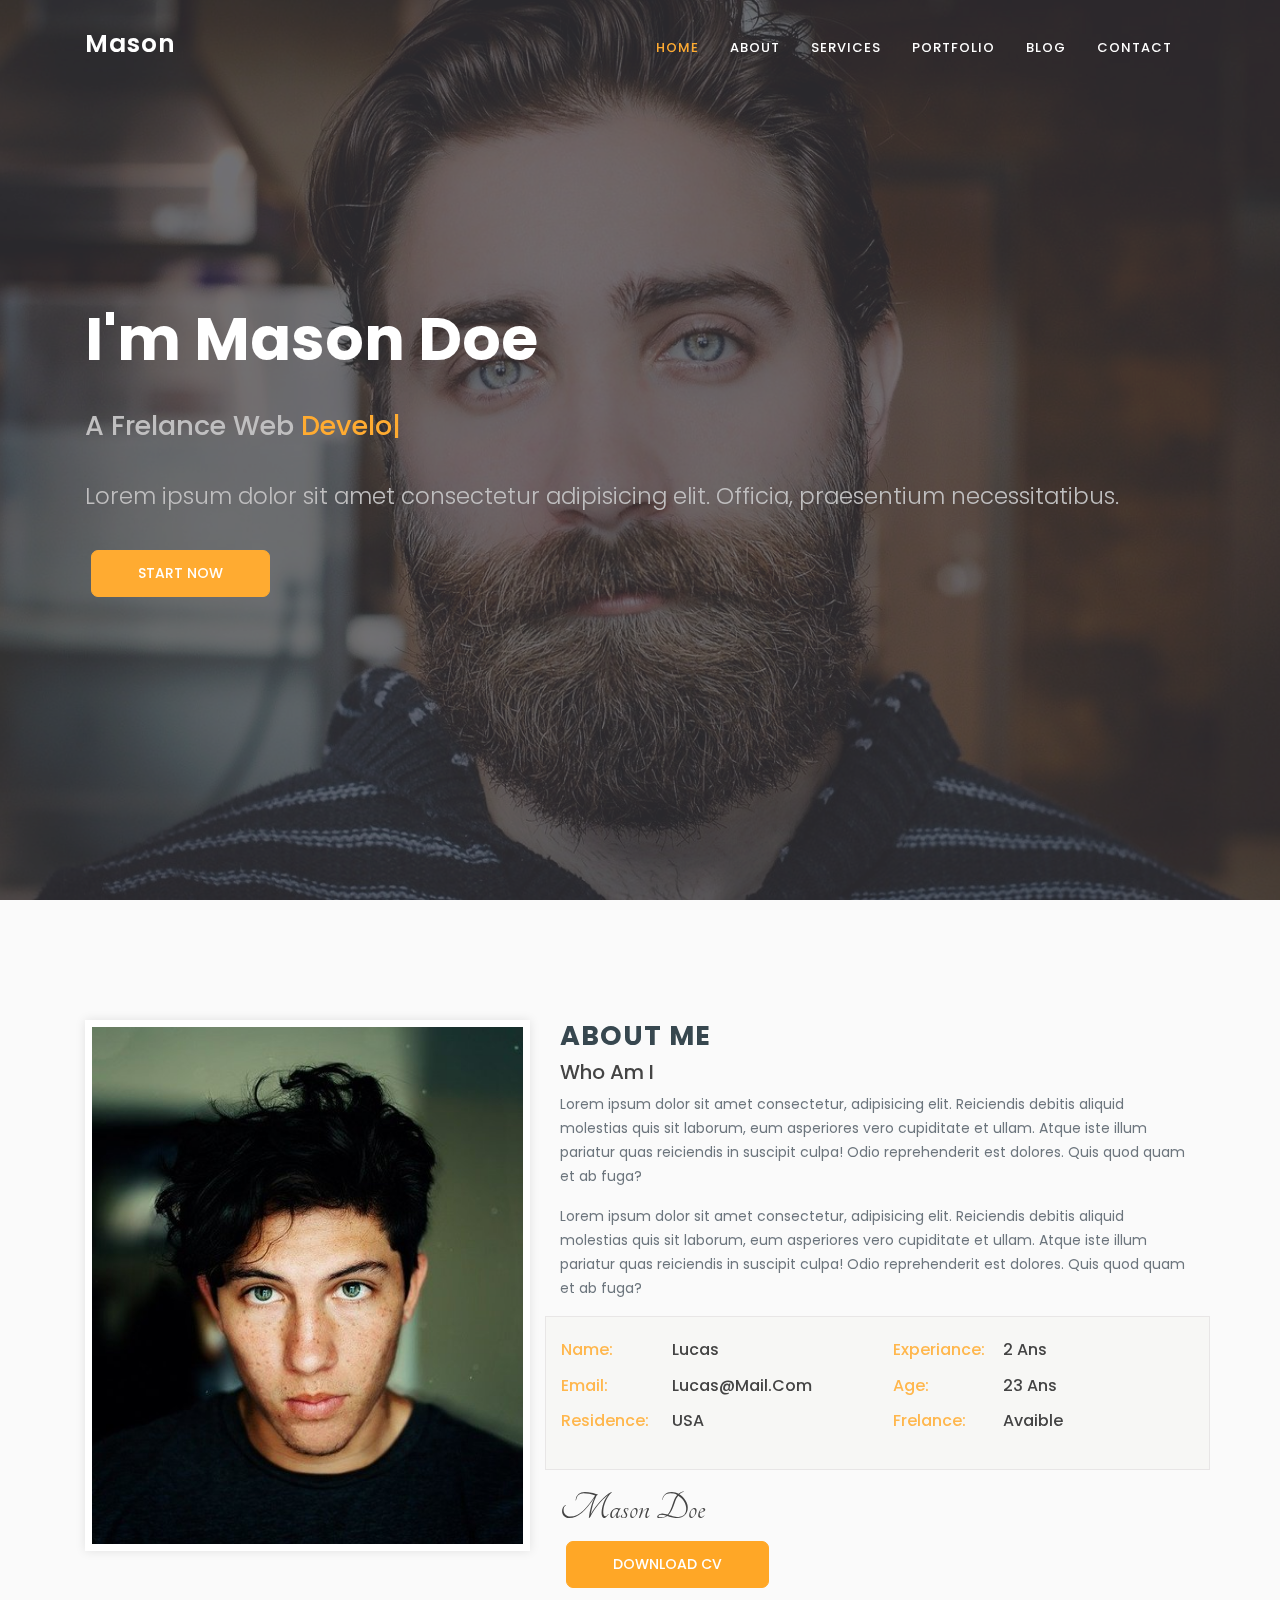
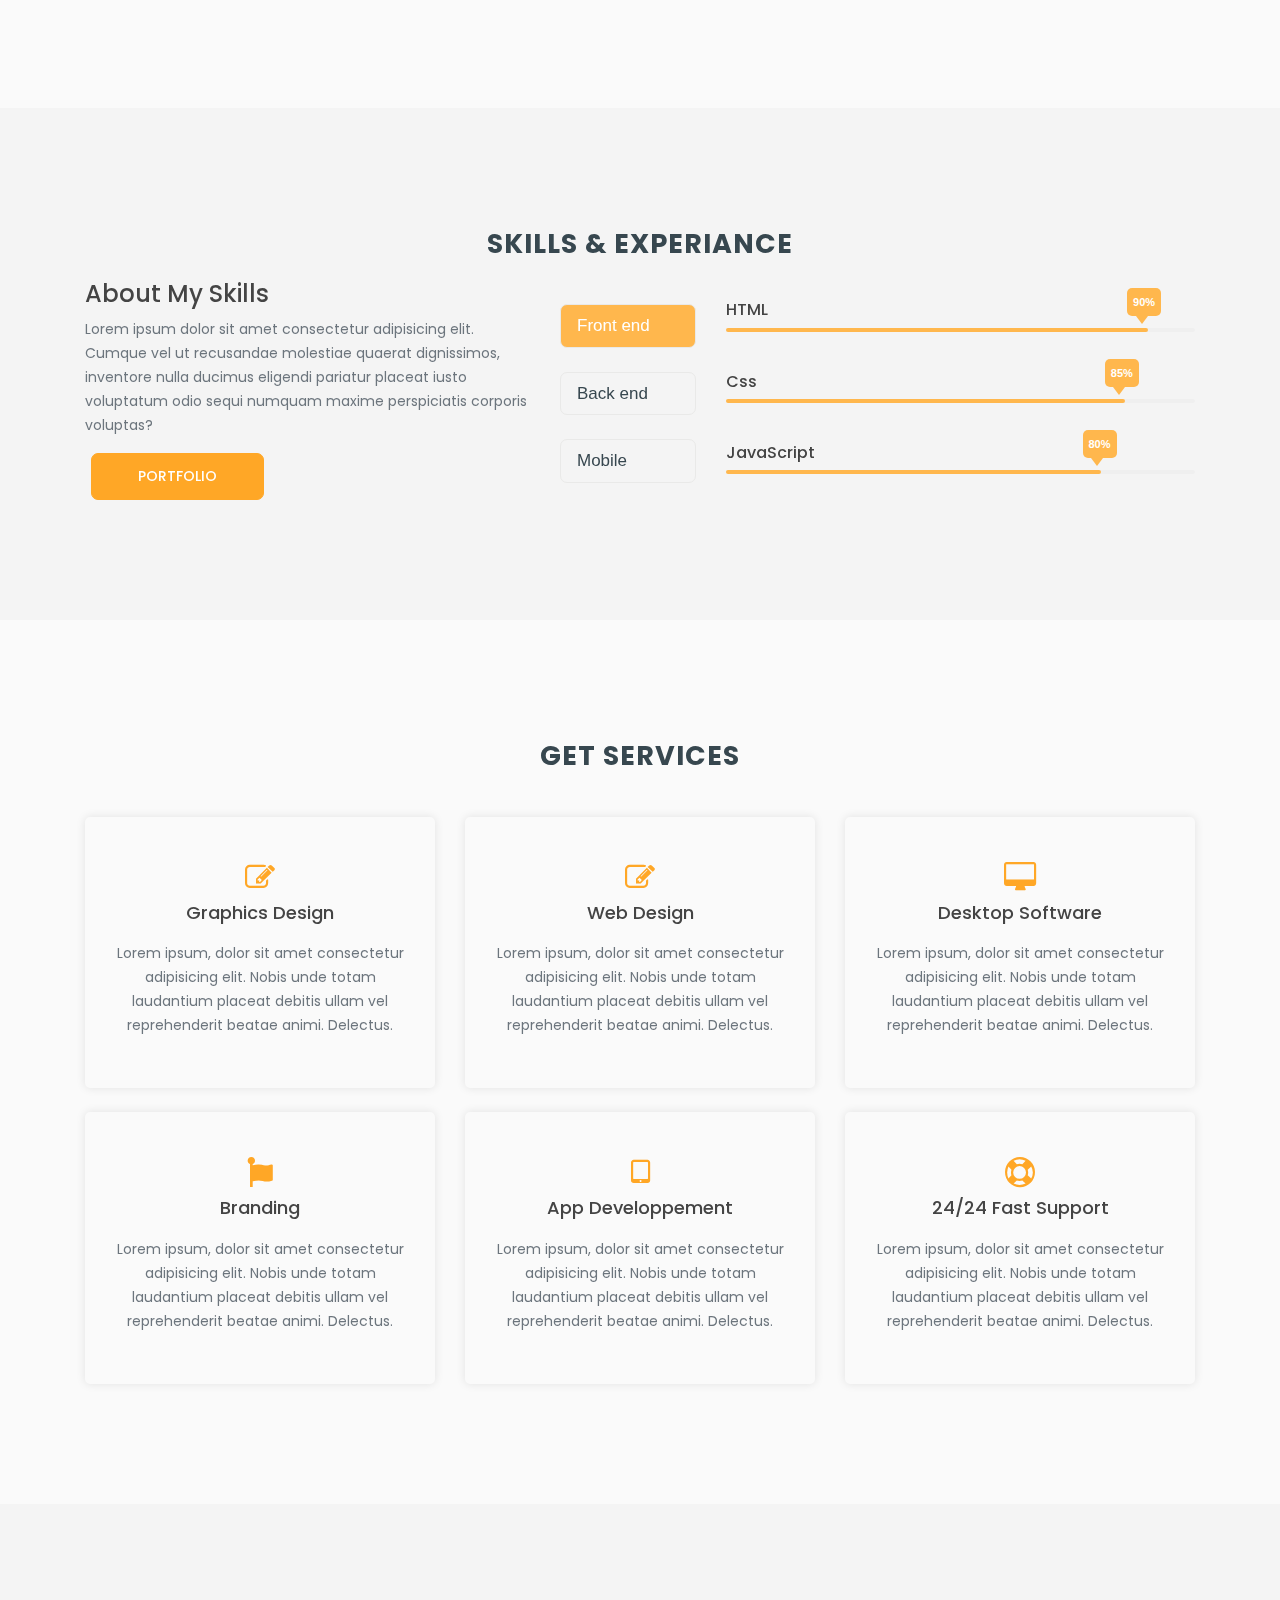
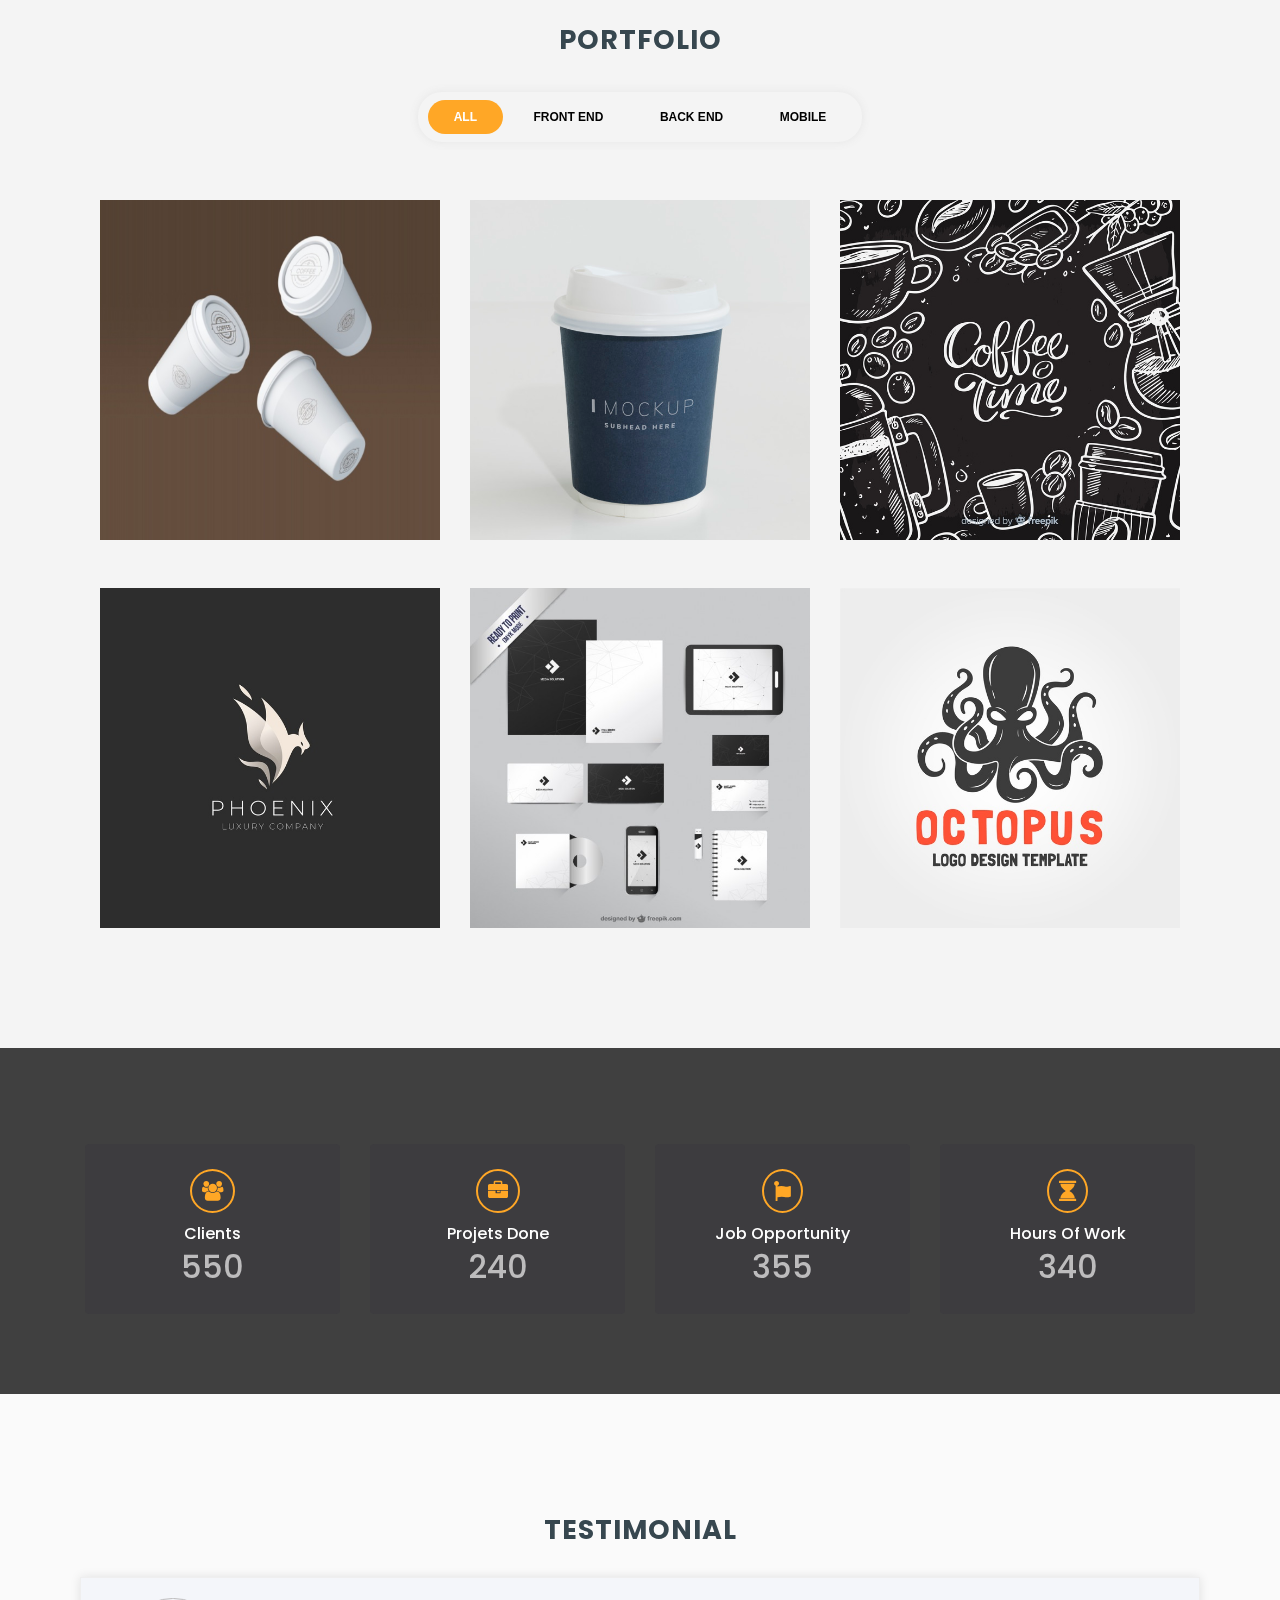
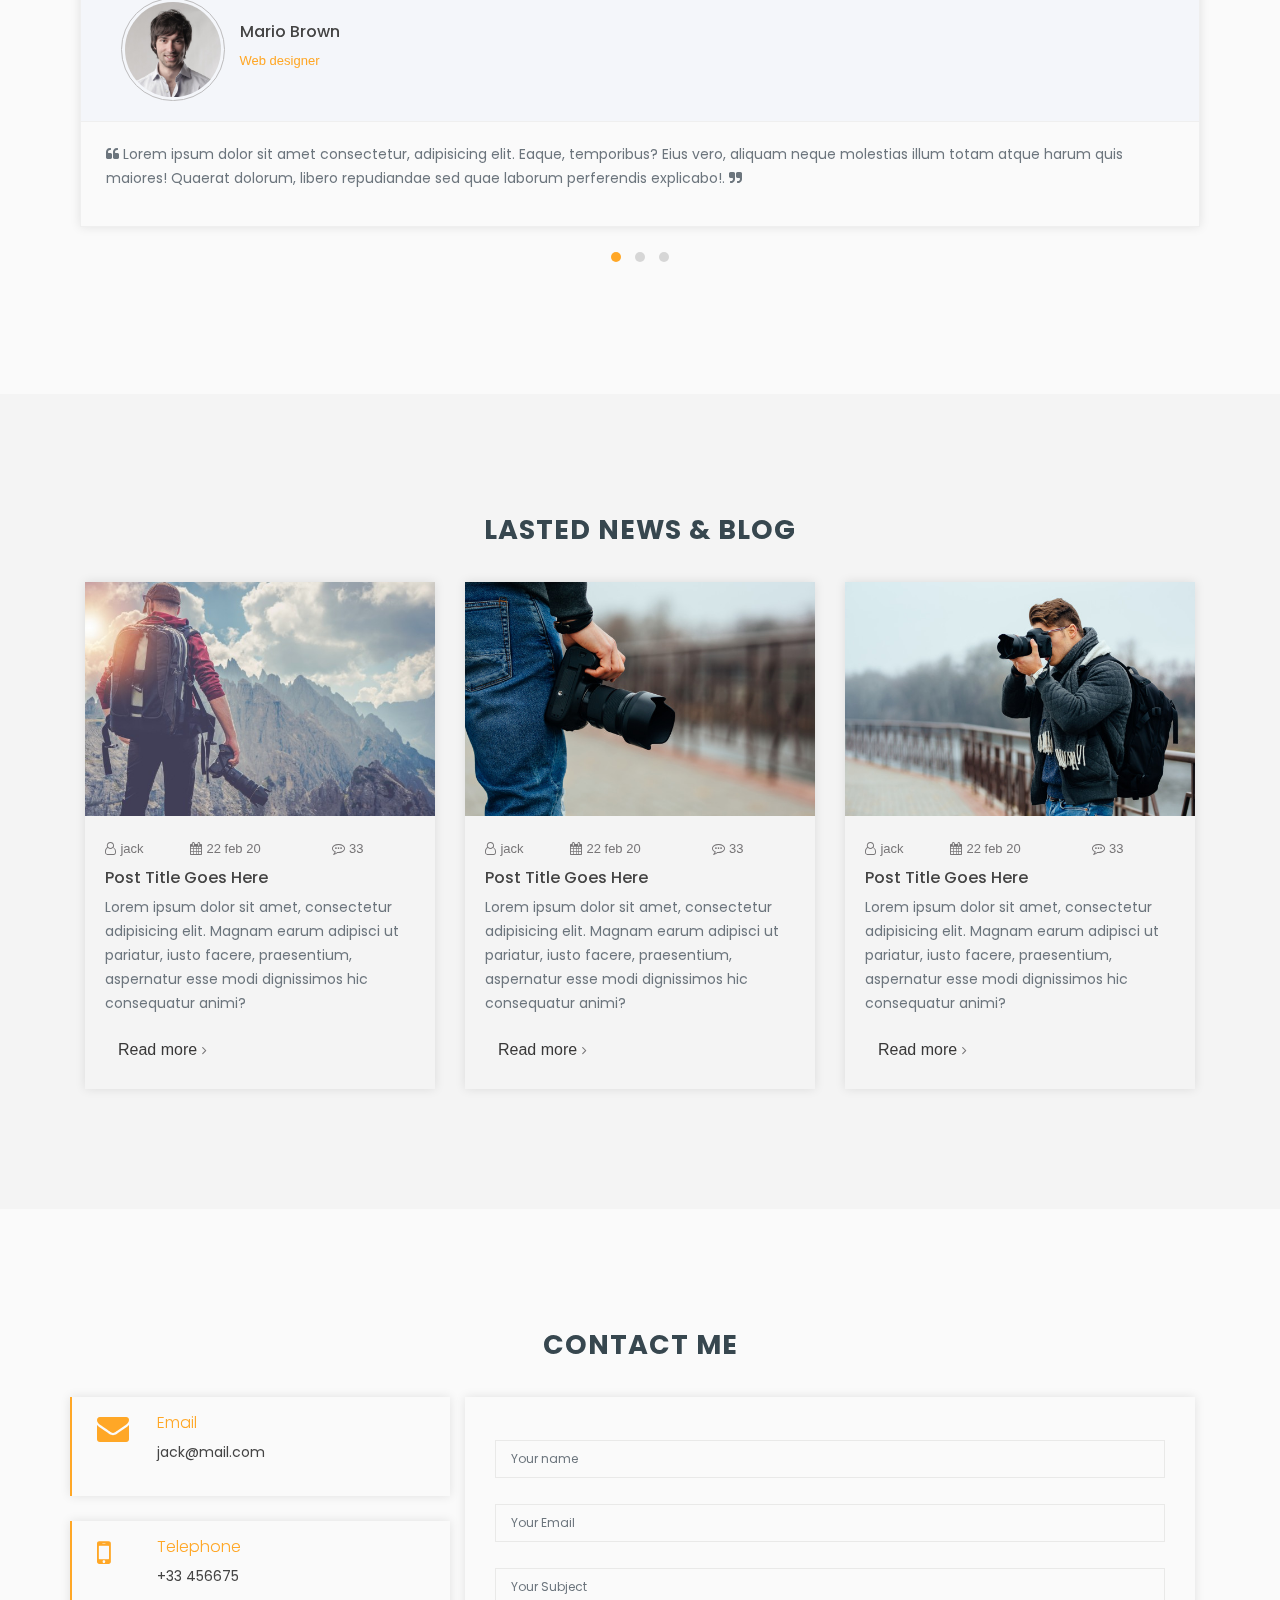
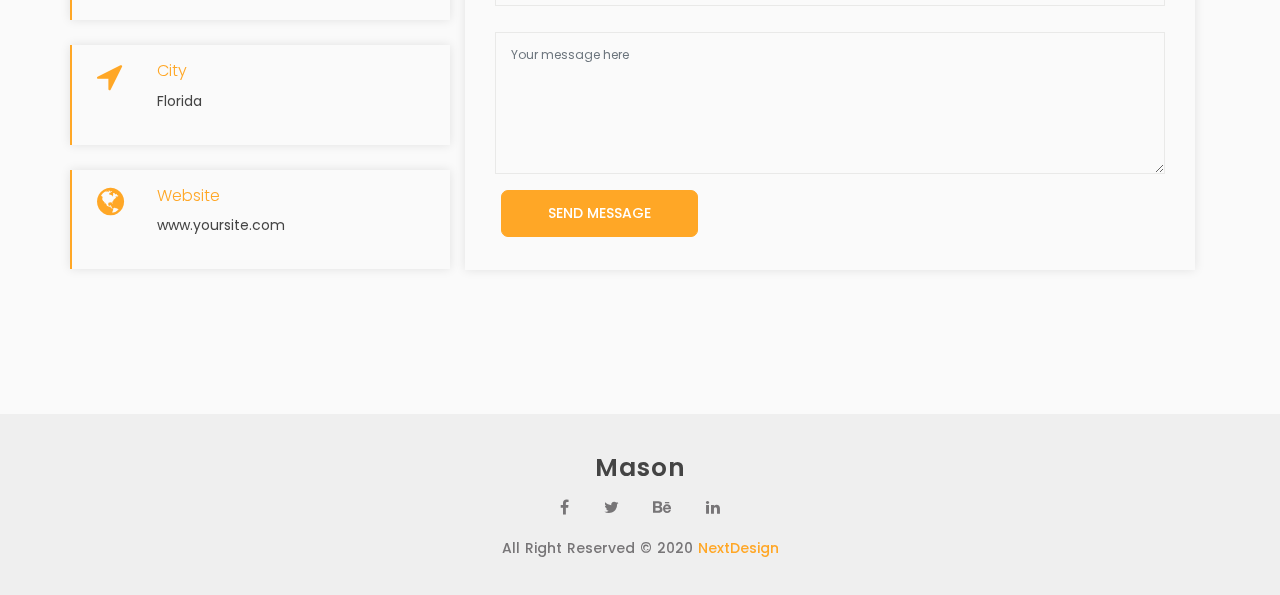
==== commit 1cabdbeb: "Add files via upload" ====
--- a/index.html
+++ b/index.html
@@ -42,9 +42,6 @@
 
     <!-- custom cs -->
     <link rel="stylesheet" href="css/style.css">
-
-    <!-- responsive cs -->
-    <link rel="stylesheet" href="css/respomsive.css">
 
 </head>
 
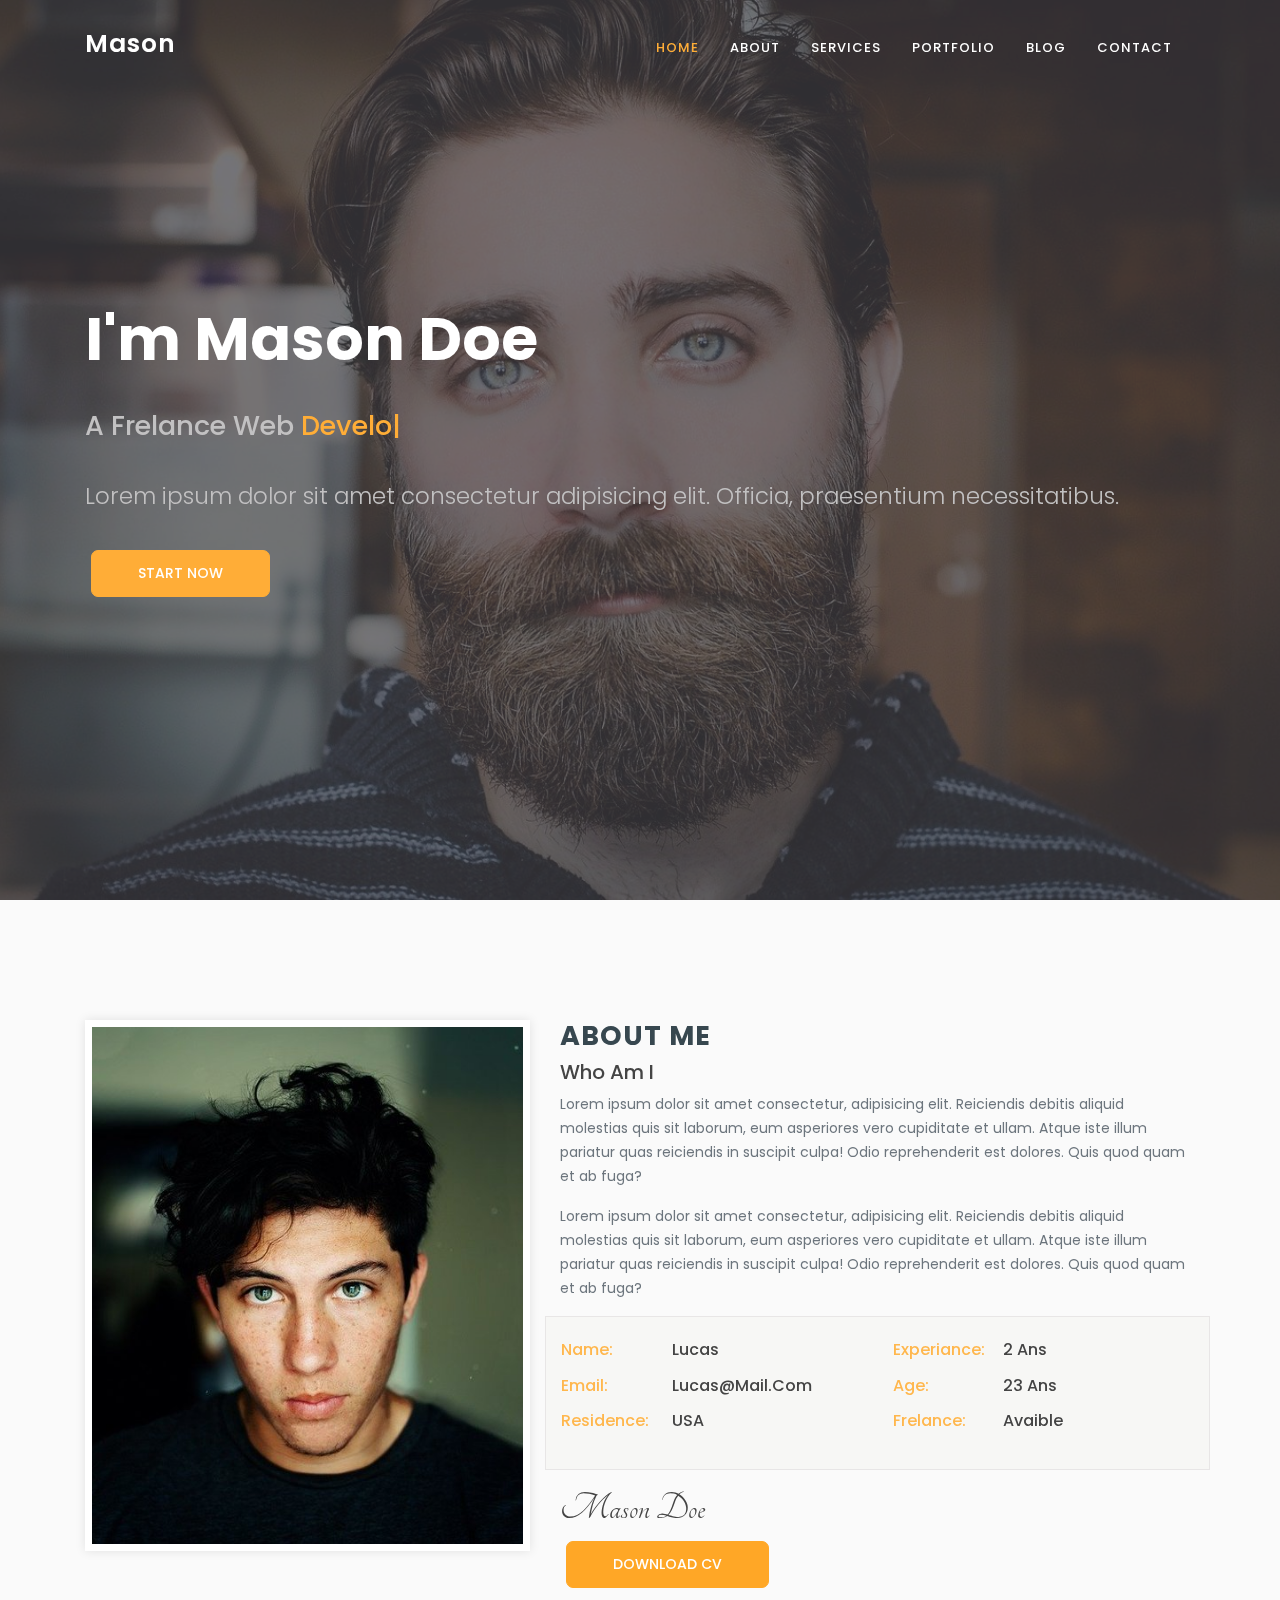
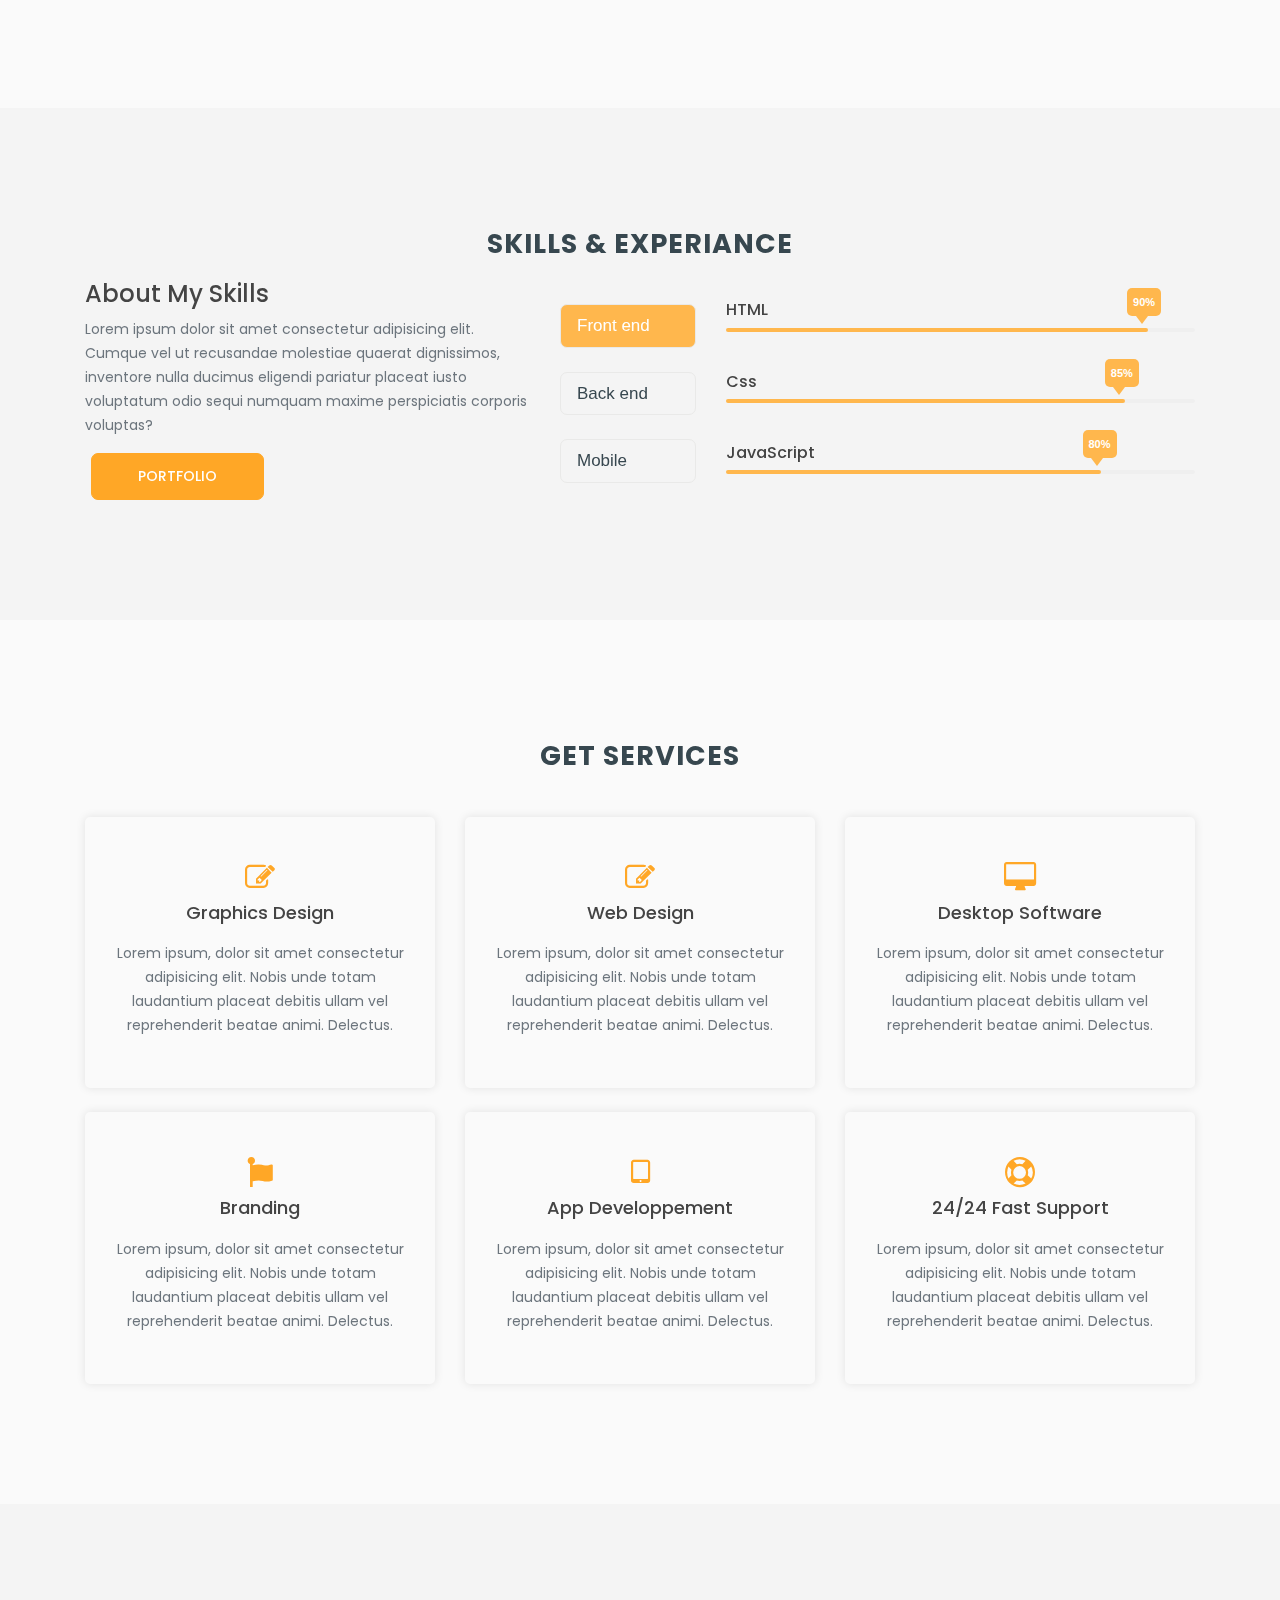
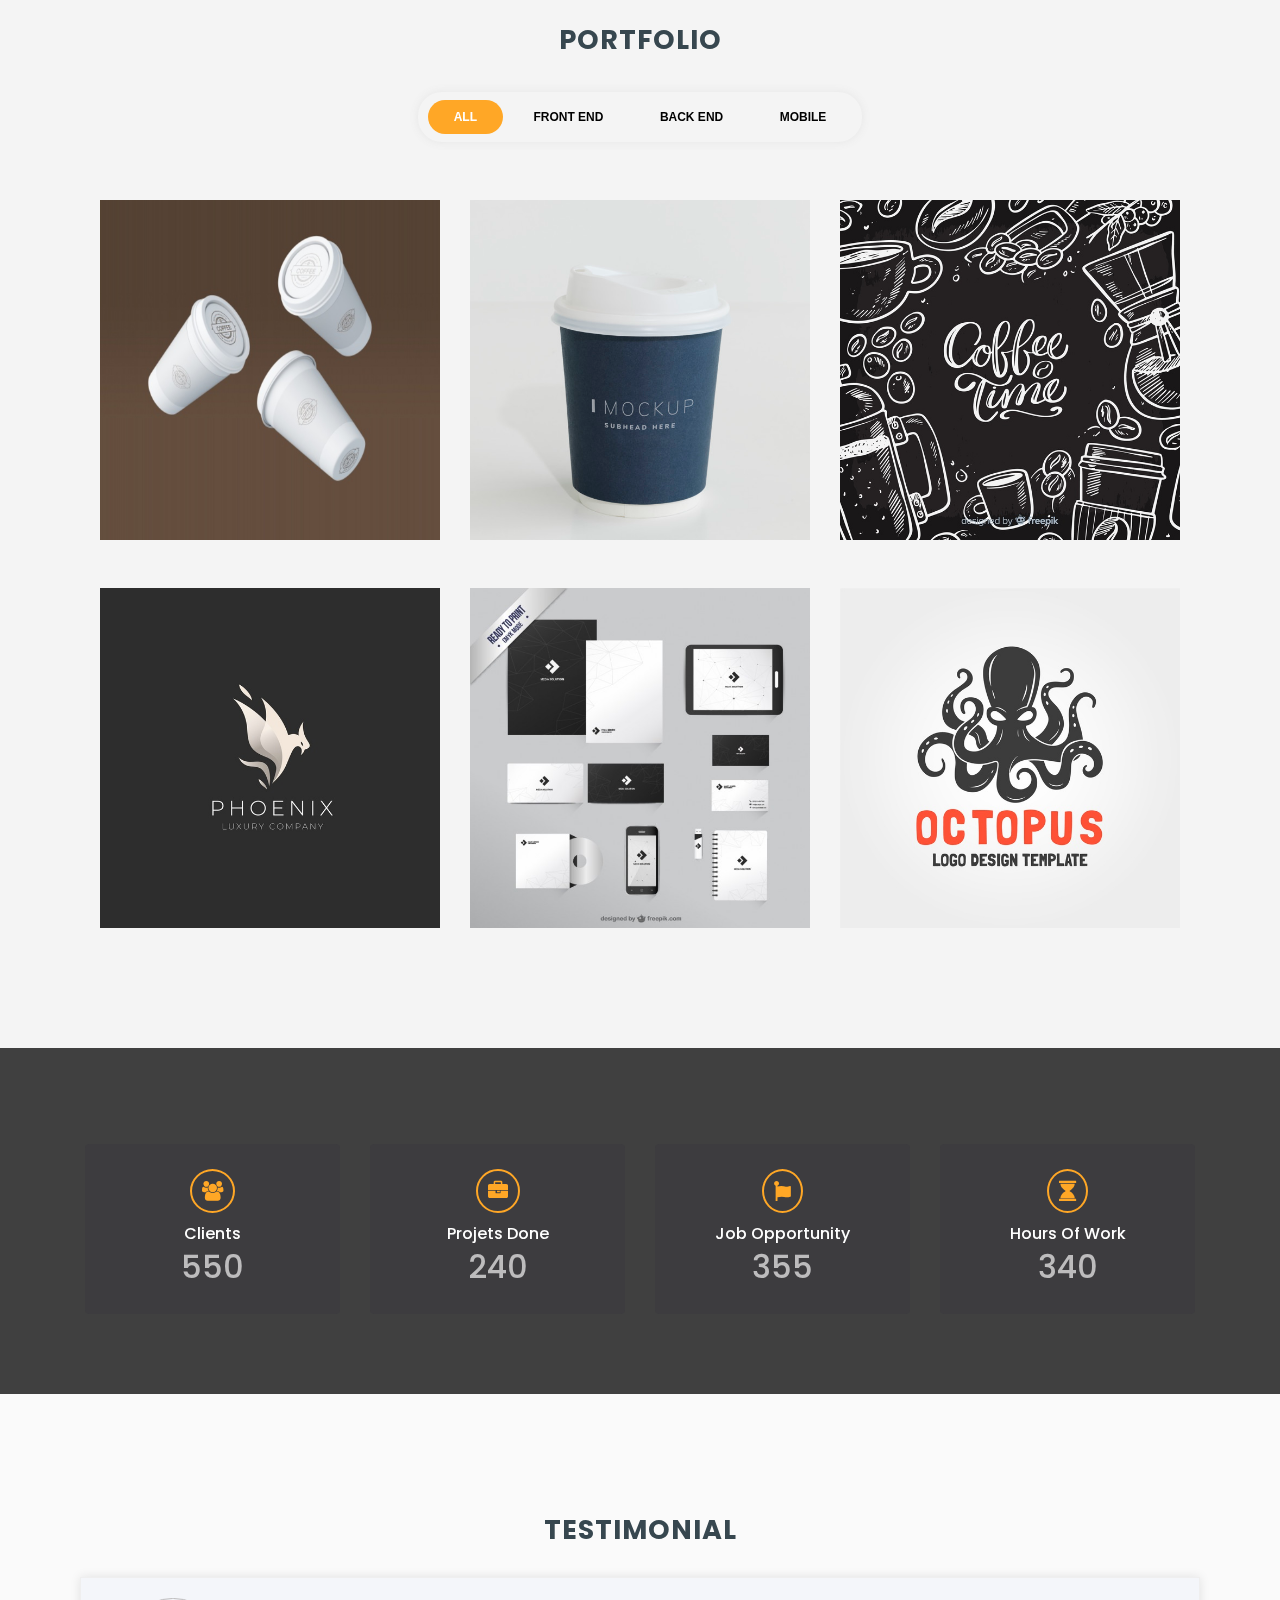
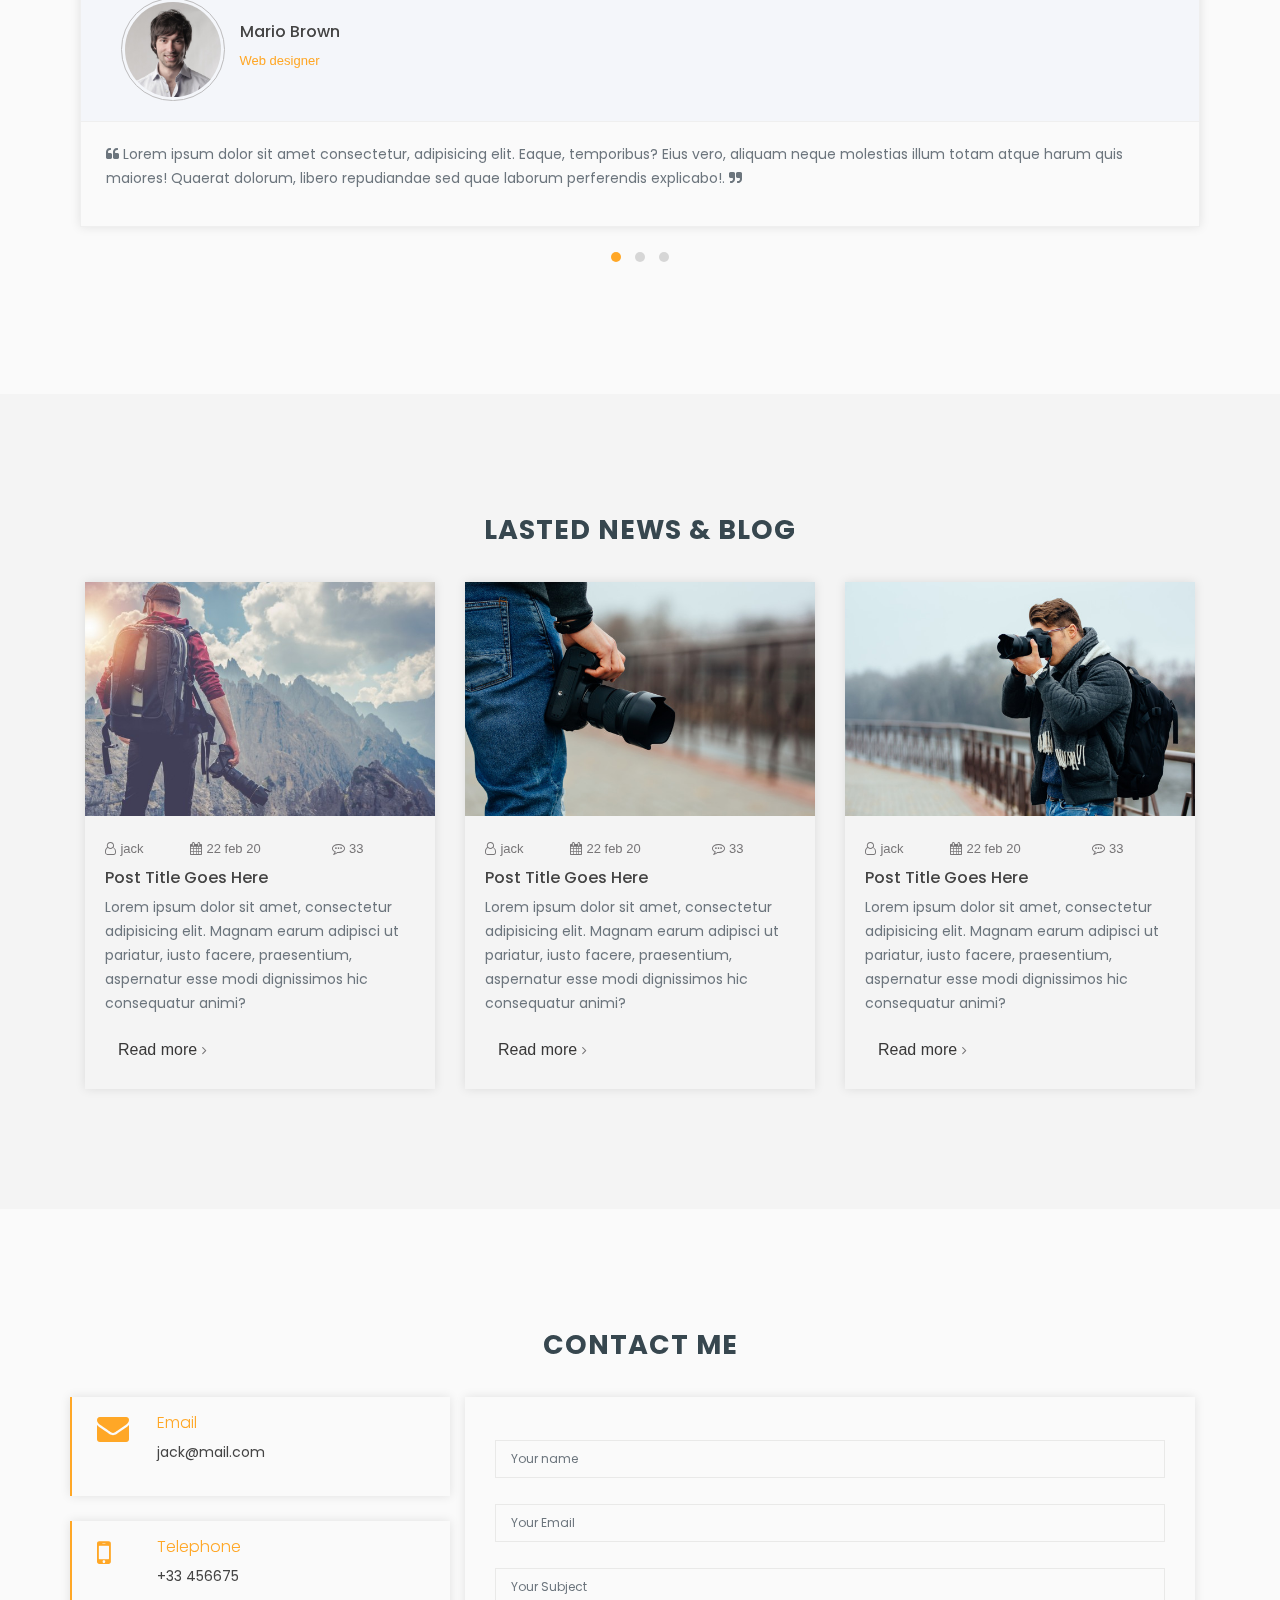
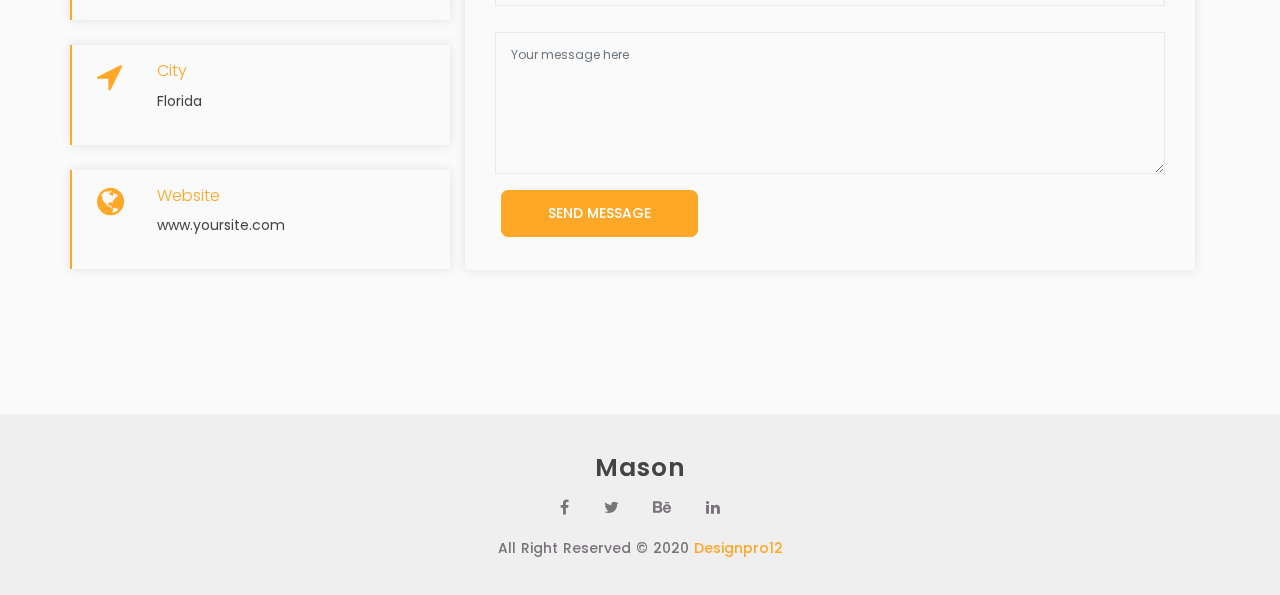
==== commit 62710bb4: "Add files via upload" ====
--- a/index.html
+++ b/index.html
@@ -1536,7 +1536,7 @@
 
             <div class="copyright text-muted">
 
-                <p>All Right Reserved © 2020 <a href="#">NextDesign</a></p>
+                <p>All Right Reserved © 2020 <a href="#">Designpro12</a></p>
             </div>
 
 
--- a/css/style.css
+++ b/css/style.css
@@ -1027,8 +1027,8 @@
 }
 
 .contact h4 {
-  font-size: 15px;
-  font-weight: 600;
+  font-size: 16px;
+  font-weight: 300;
 }
 
 .contact i {
@@ -1225,8 +1225,8 @@
 }
 
   .contact h4 {
-    font-size: 15px;
-    font-weight: 600;
+    font-size: 16px;
+    font-weight: 300;
   }
 
   .contact-info p{
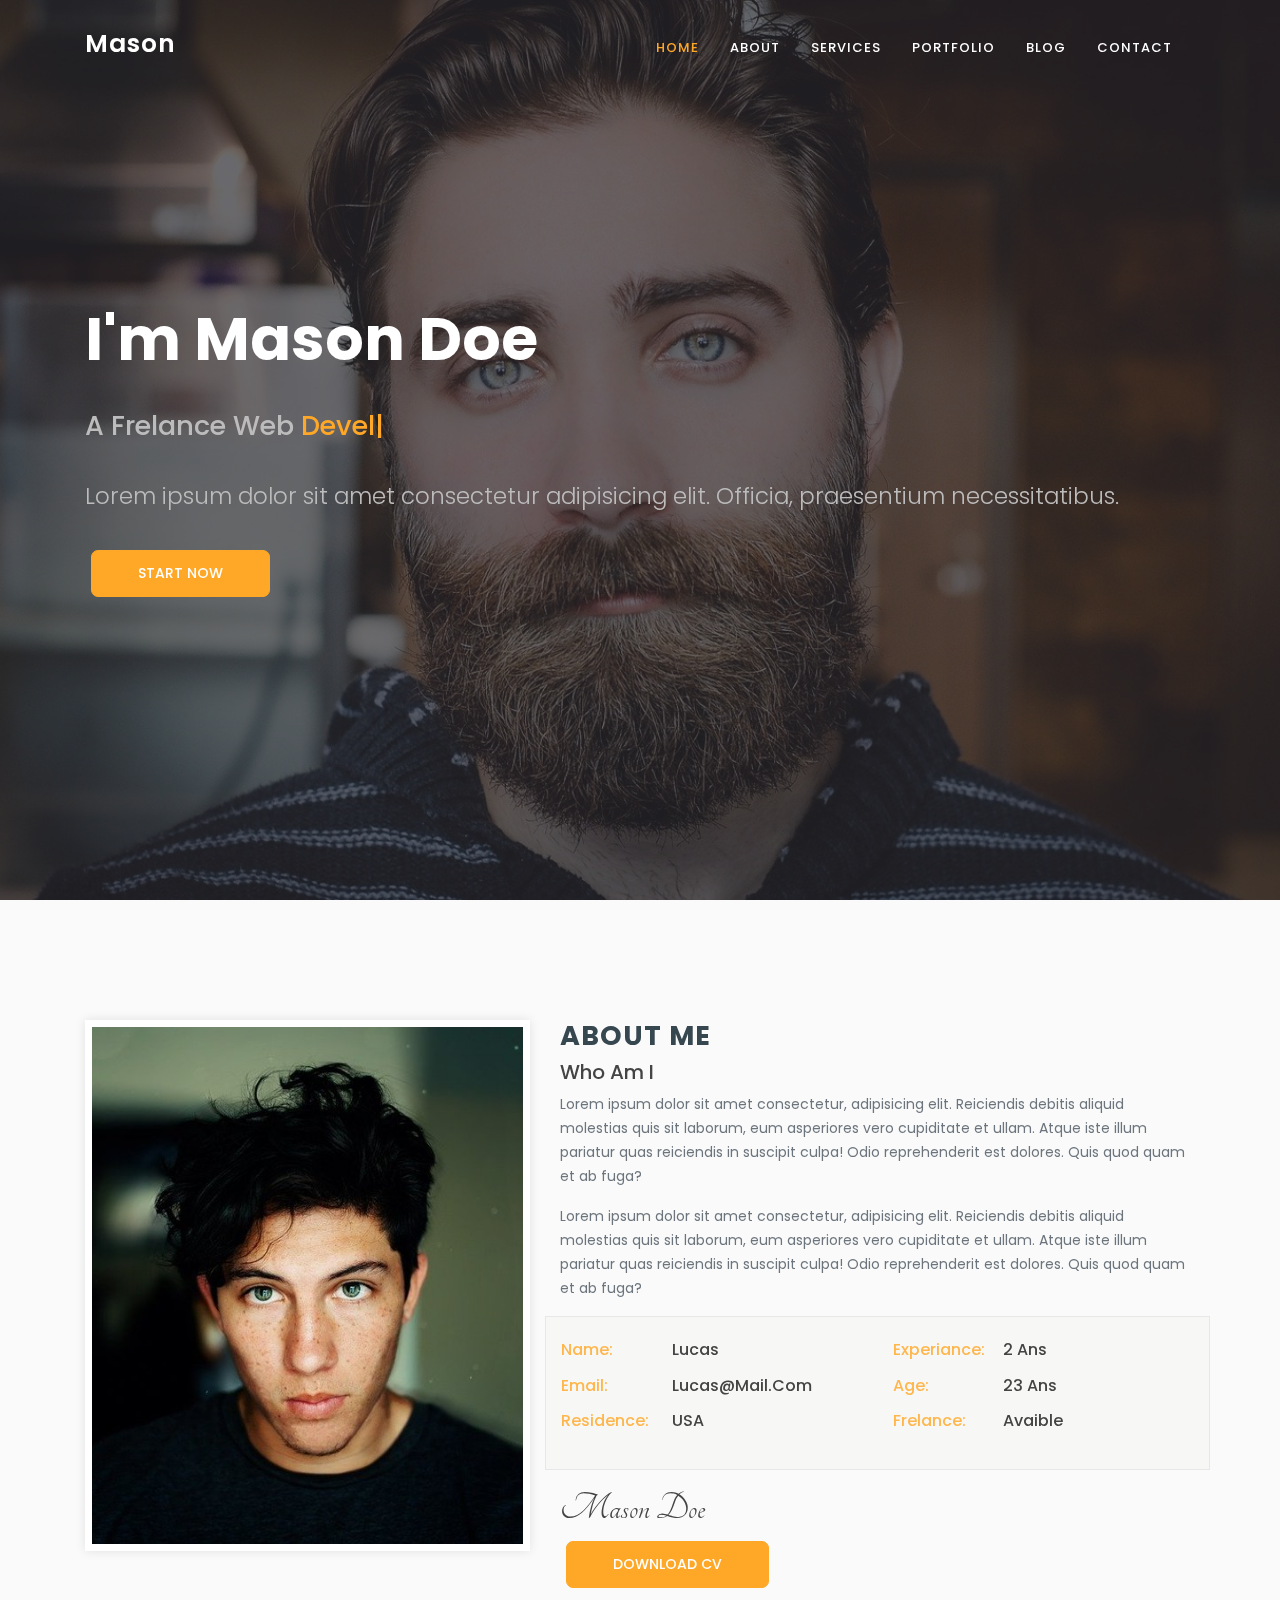
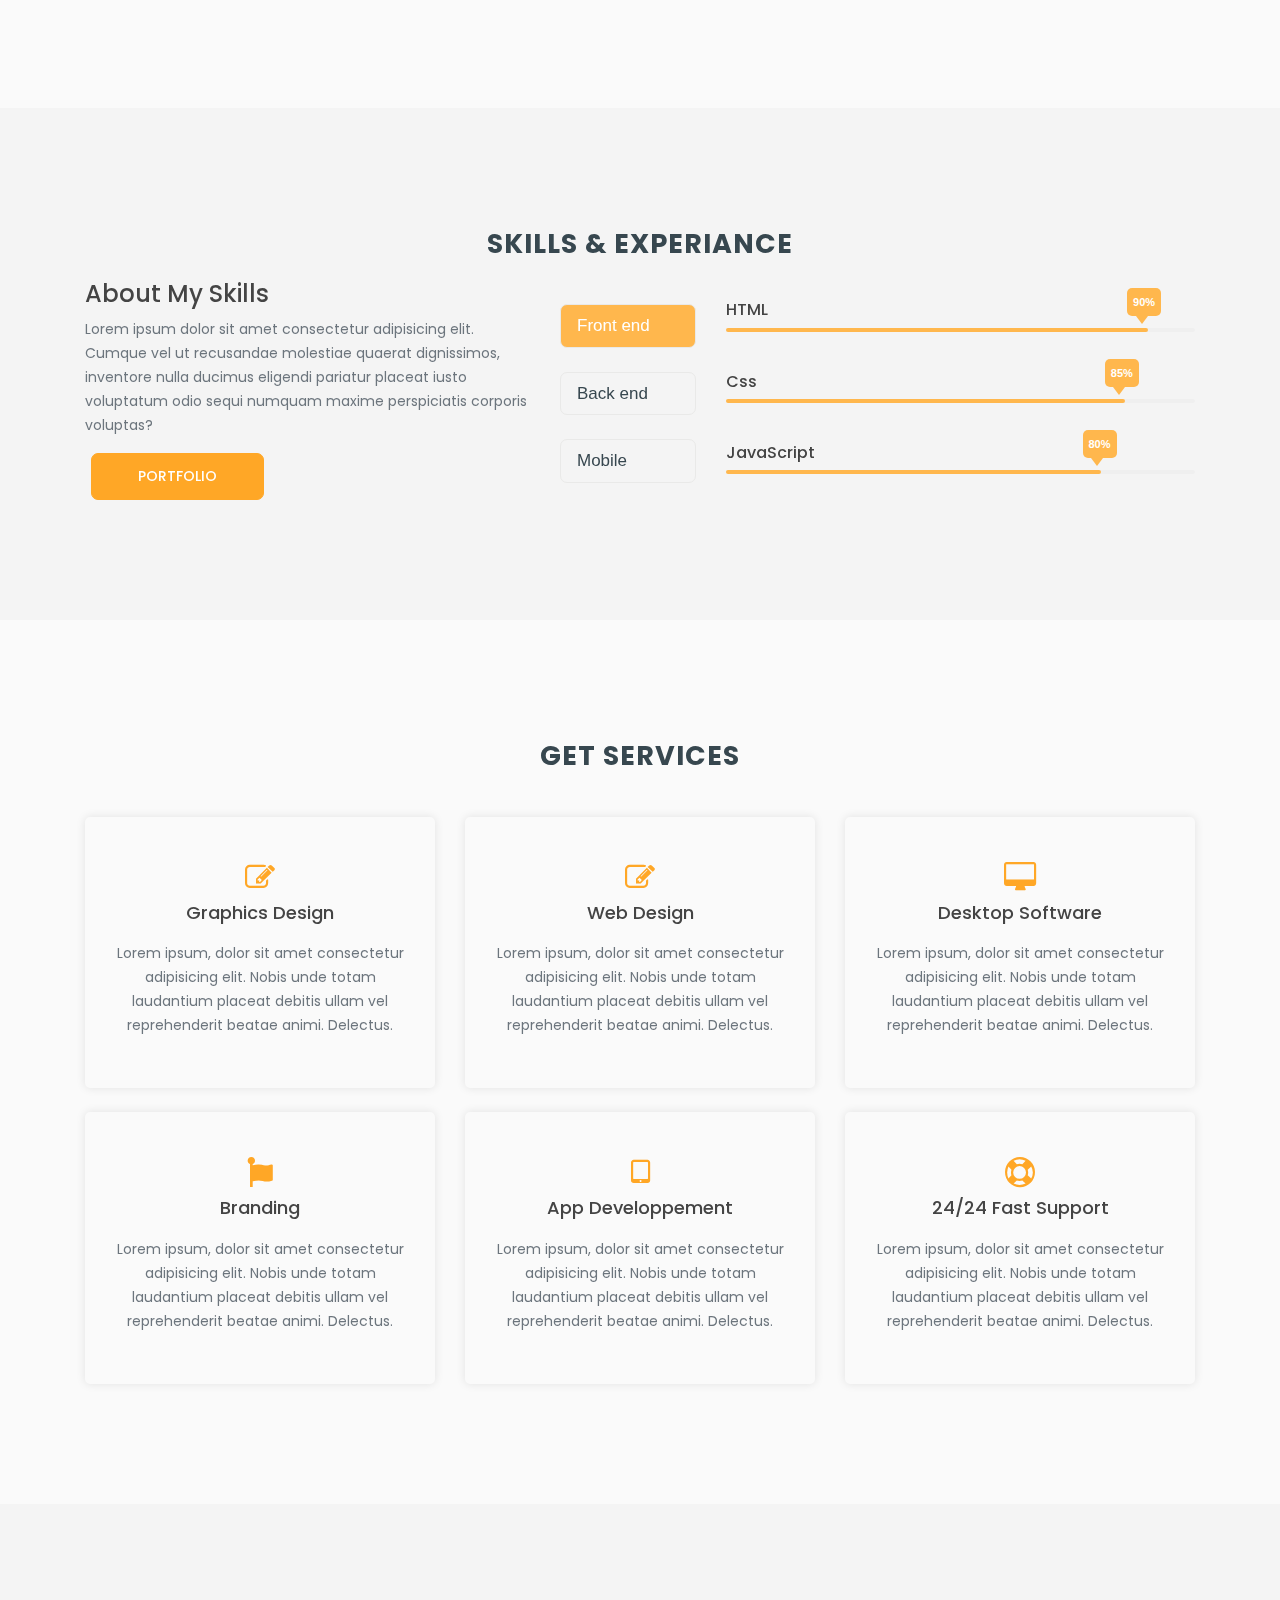
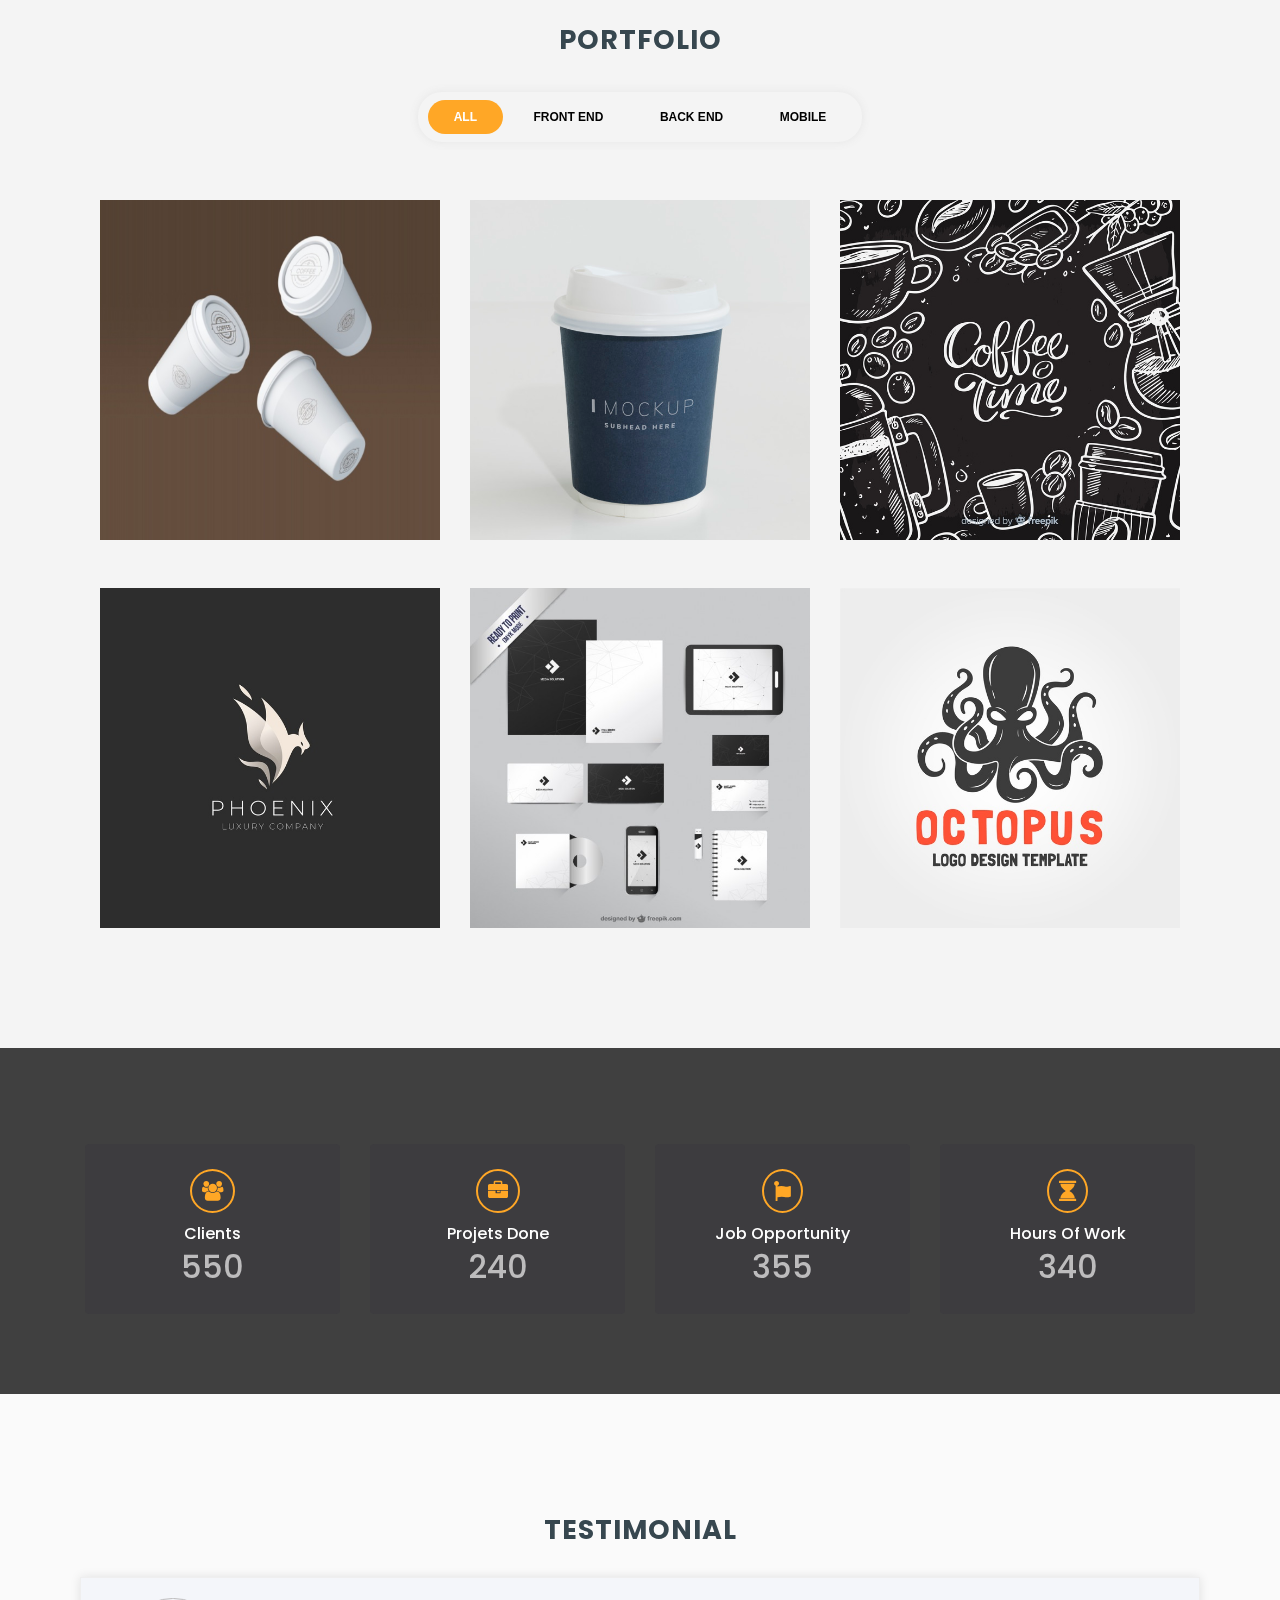
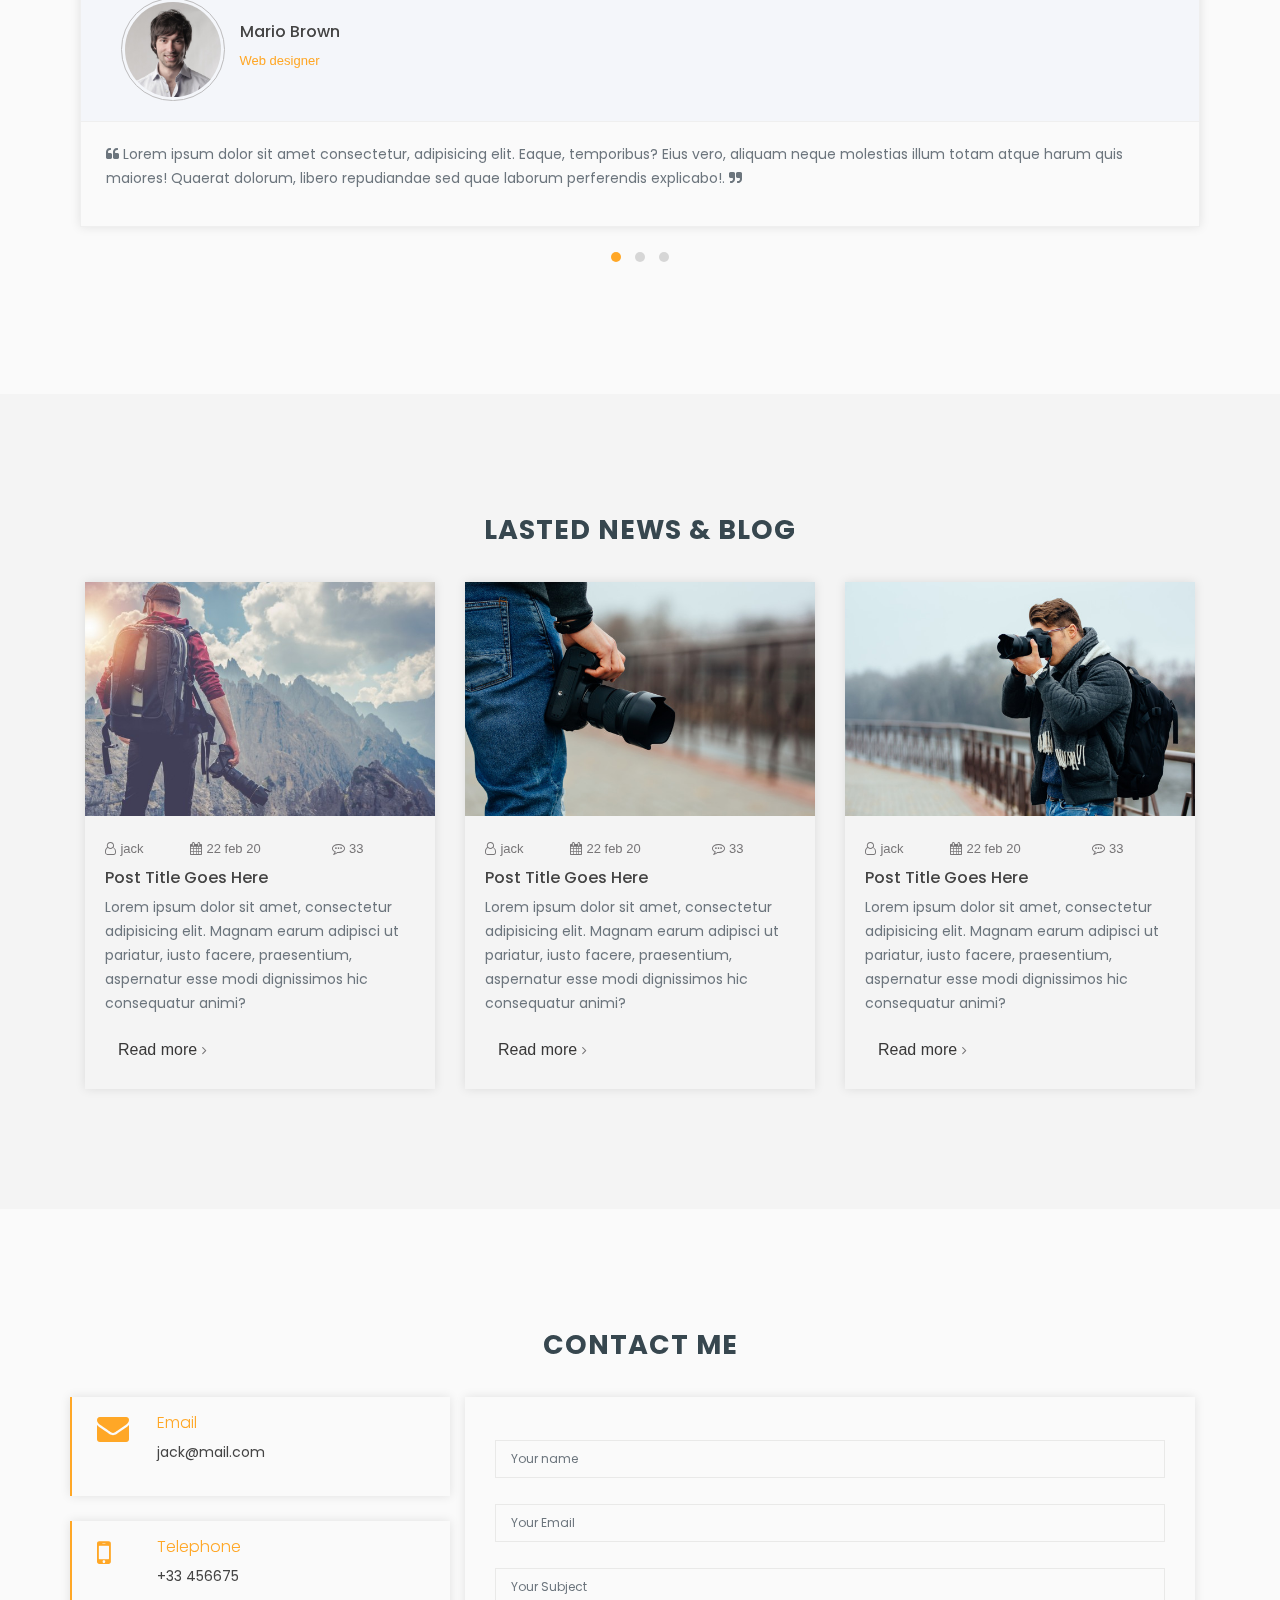
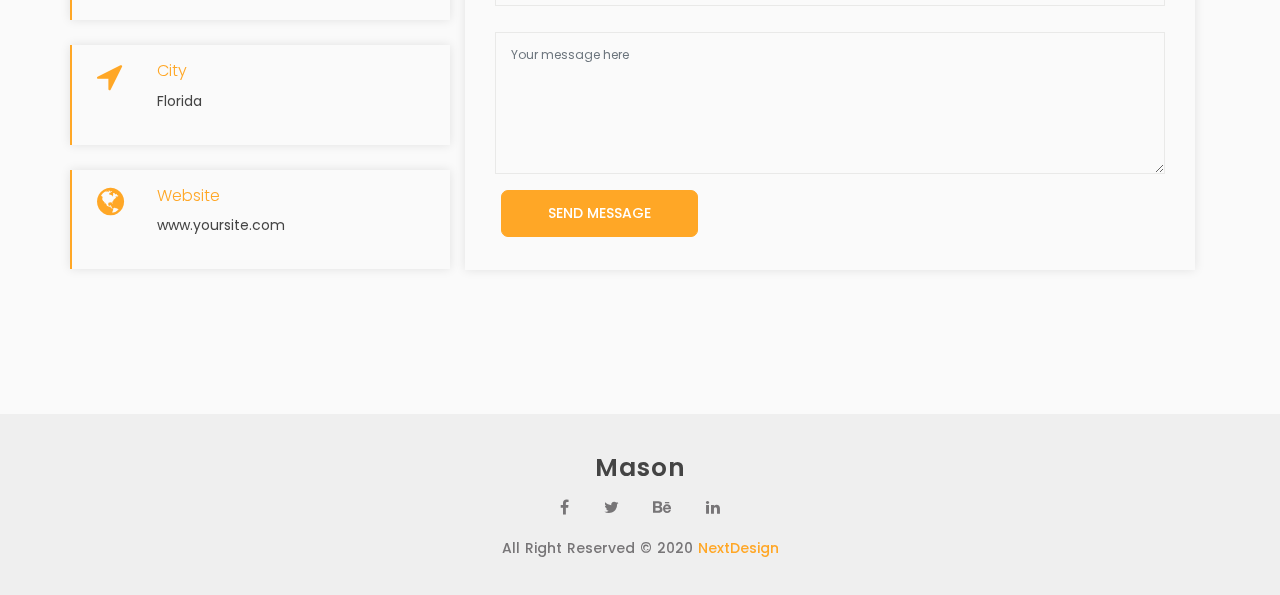
==== commit d7e6d04d: "Add files via upload" ====
--- a/index.html
+++ b/index.html
@@ -43,16 +43,22 @@
     <!-- custom cs -->
     <link rel="stylesheet" href="css/style.css">
 
+    <style>
+        body::-webkit-scrollbar {
+    display: none;
+}
+    </style>
+
 </head>
 
 <body data-spy="scroll" data-target=".navbar" data-offset="50">
 
     <!-- preloader -->
-    <div id="preloader">
+    <!-- <div id="preloader">
         <div id="status">
             &nbsp;
         </div>
-    </div>
+    </div> -->
     <!-- preloader -->
 
     <!-- Header -->
@@ -1536,7 +1542,7 @@
 
             <div class="copyright text-muted">
 
-                <p>All Right Reserved © 2020 <a href="#">Designpro12</a></p>
+                <p>All Right Reserved © 2020 <a href="#">NextDesign</a></p>
             </div>
 
 
